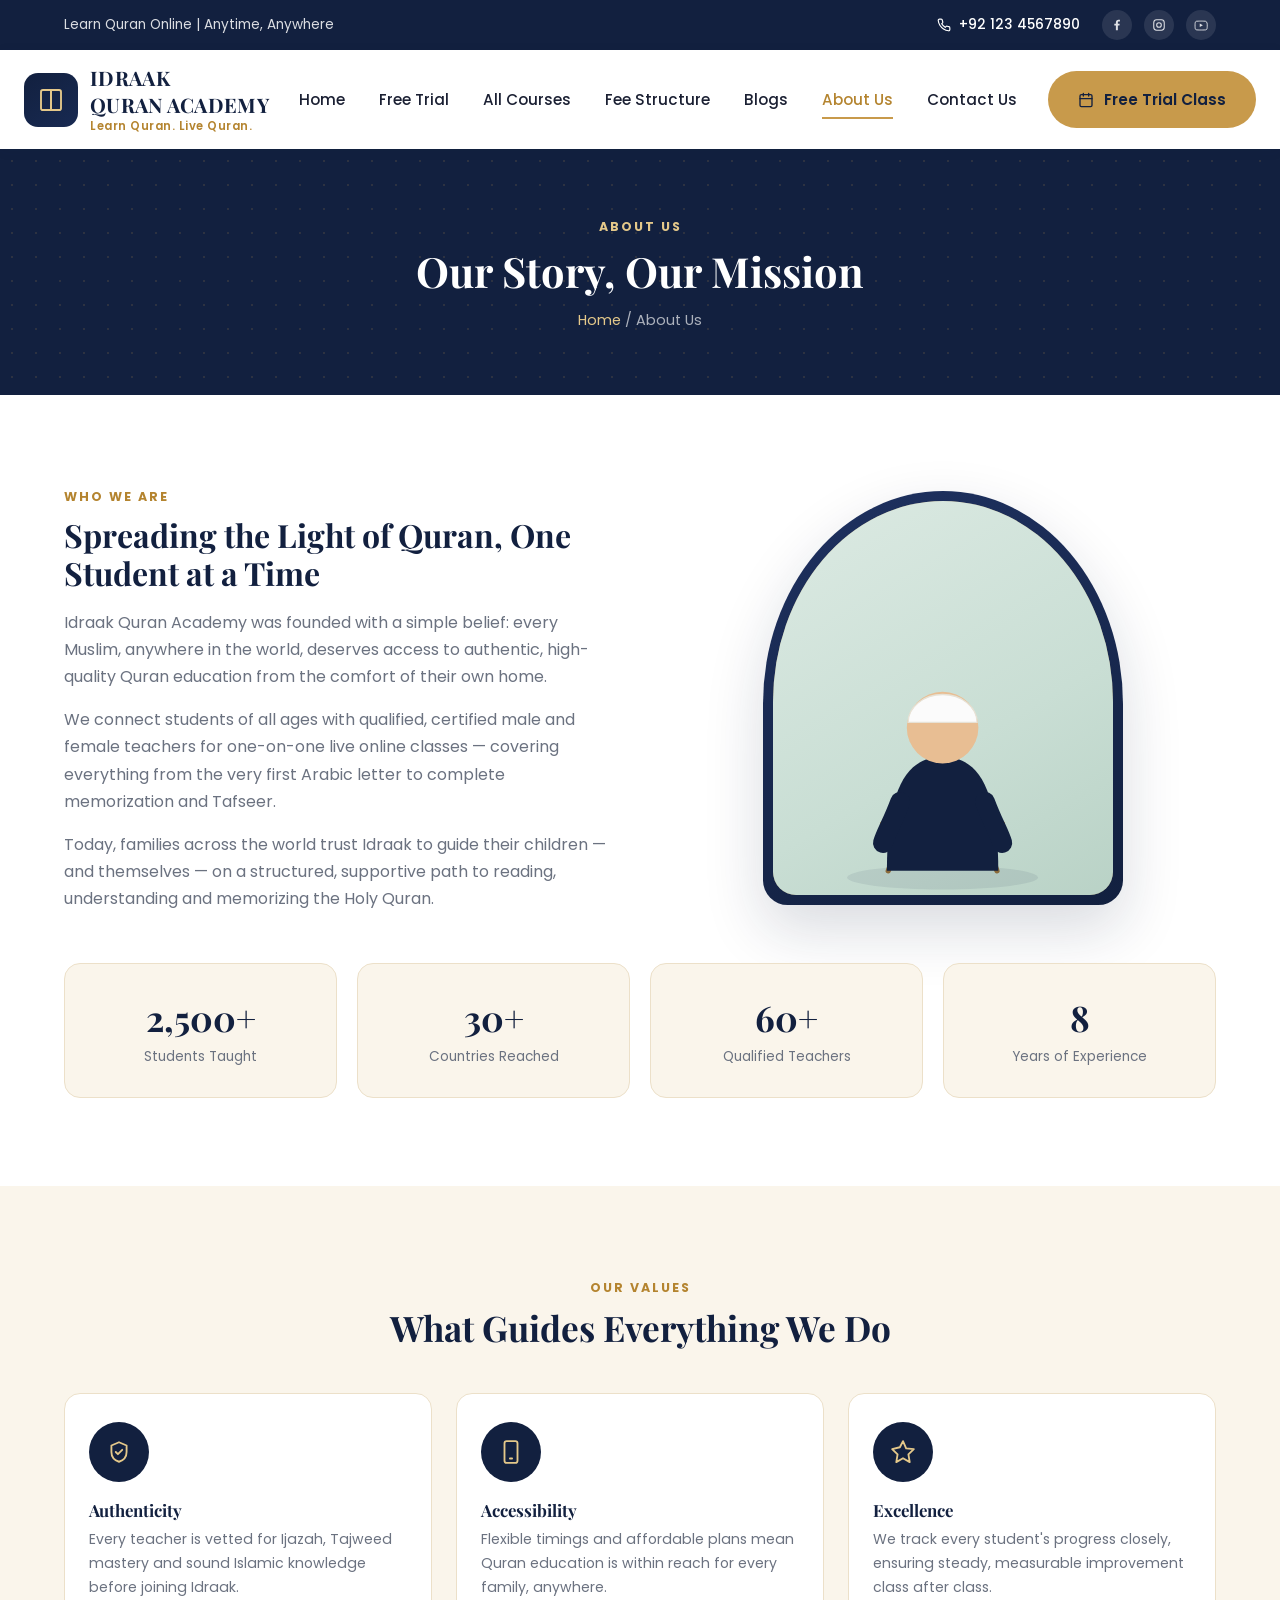
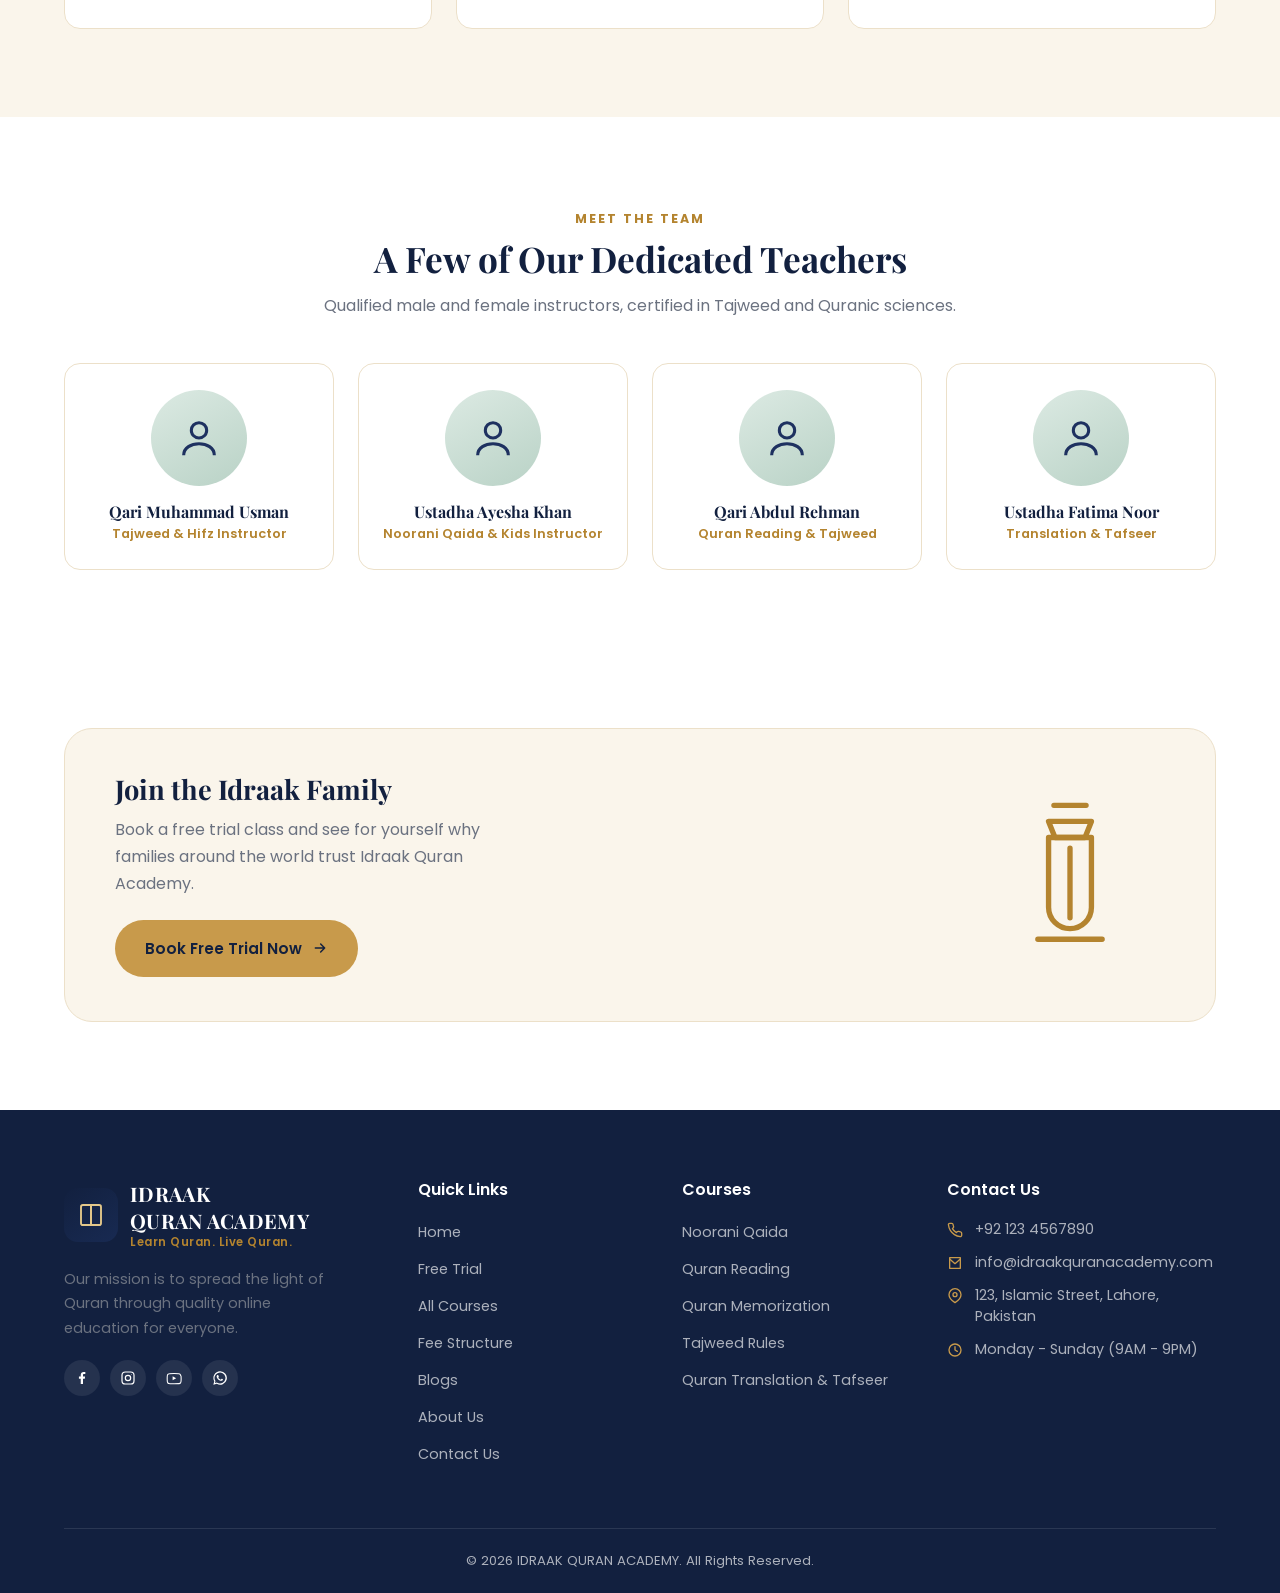
==== about.html @ 061e94a2 "Build Idraak Quran Academy website Full 7-page static site (Home, Free Trial, All Courses, Fee Struc" ====
<!DOCTYPE html>
<html lang="en">
<head>
<meta charset="UTF-8">
<meta name="viewport" content="width=device-width, initial-scale=1.0">
<title>About Us | Idraak Quran Academy</title>
<meta name="description" content="Learn about Idraak Quran Academy's mission, values and qualified male & female Quran teachers dedicated to online Quran education worldwide.">
<link rel="stylesheet" href="assets/css/style.css">
</head>
<body>

<div class="topbar">
  <div class="container">
    <div class="topbar-left"><span>Learn Quran Online | Anytime, Anywhere</span></div>
    <div class="topbar-right">
      <a class="topbar-phone" href="tel:+921234567890">
        <svg viewBox="0 0 24 24" width="14" height="14" fill="none" stroke="currentColor" stroke-width="2" stroke-linecap="round" stroke-linejoin="round"><path d="M22 16.92v3a2 2 0 0 1-2.18 2 19.79 19.79 0 0 1-8.63-3.07 19.5 19.5 0 0 1-6-6 19.79 19.79 0 0 1-3.07-8.67A2 2 0 0 1 4.11 2h3a2 2 0 0 1 2 1.72c.13.96.36 1.9.7 2.81a2 2 0 0 1-.45 2.11L8.09 9.91a16 16 0 0 0 6 6l1.27-1.27a2 2 0 0 1 2.11-.45c.91.34 1.85.57 2.81.7A2 2 0 0 1 22 16.92z"/></svg>
        +92 123 4567890
      </a>
      <div class="topbar-social">
        <a href="#" aria-label="Facebook"><svg viewBox="0 0 24 24" fill="currentColor"><path d="M13.5 21v-8h2.7l.4-3.3h-3.1V7.6c0-.96.27-1.6 1.65-1.6H17V3.1C16.6 3.06 15.6 3 14.4 3c-2.5 0-4.3 1.5-4.3 4.4v2.3H7.4v3.3h2.7v8h3.4z"/></svg></a>
        <a href="#" aria-label="Instagram"><svg viewBox="0 0 24 24" fill="none" stroke="currentColor" stroke-width="1.8"><rect x="3" y="3" width="18" height="18" rx="5"/><circle cx="12" cy="12" r="4"/><circle cx="17.3" cy="6.7" r="0.6" fill="currentColor" stroke="none"/></svg></a>
        <a href="#" aria-label="YouTube"><svg viewBox="0 0 24 24" fill="none" stroke="currentColor" stroke-width="1.6" stroke-linejoin="round"><path d="M22 8.6s-.2-1.5-.8-2.2c-.8-.8-1.7-.8-2.1-.9C16.4 5.3 12 5.3 12 5.3s-4.4 0-7.1.2c-.4 0-1.3.1-2.1.9-.6.7-.8 2.2-.8 2.2S1.8 10.4 1.8 12.1v1.7c0 1.7.2 3.5.2 3.5s.2 1.5.8 2.2c.8.8 1.9.8 2.4.9 1.7.2 7.3.2 7.3.2s4.4 0 7.1-.2c.4 0 1.3-.1 2.1-.9.6-.7.8-2.2.8-2.2s.2-1.7.2-3.5v-1.7c0-1.7-.2-3.5-.2-3.5z"/><path d="M9.9 15.3V9.4l5.3 3z" fill="currentColor" stroke="none"/></svg></a>
      </div>
    </div>
  </div>
</div>

<header class="site-header">
  <div class="nav-wrap">
    <a href="index.html" class="brand">
      <div class="brand-mark"><svg viewBox="0 0 24 24" fill="none" stroke="currentColor" stroke-width="1.5" stroke-linecap="round" stroke-linejoin="round"><path d="M4 5.5C4 4.7 4.7 4 5.5 4H12v16H5.5c-.8 0-1.5-.7-1.5-1.5v-13z"/><path d="M20 5.5c0-.8-.7-1.5-1.5-1.5H12v16h6.5c.8 0 1.5-.7 1.5-1.5v-13z"/></svg></div>
      <div class="brand-text">
        <div class="name">IDRAAK<br>QURAN ACADEMY</div>
        <div class="tag">Learn Quran. Live Quran.</div>
      </div>
    </a>
    <nav class="main-nav">
      <a href="index.html">Home</a>
      <a href="free-trial.html">Free Trial</a>
      <a href="courses.html">All Courses</a>
      <a href="fee-structure.html">Fee Structure</a>
      <a href="blogs.html">Blogs</a>
      <a href="about.html" class="active">About Us</a>
      <a href="contact.html">Contact Us</a>
    </nav>
    <div class="nav-cta">
      <a href="free-trial.html" class="btn btn-gold desktop-only">
        <svg viewBox="0 0 24 24" fill="none" stroke="currentColor" stroke-width="2" stroke-linecap="round" stroke-linejoin="round"><rect x="3" y="4" width="18" height="18" rx="2"/><path d="M16 2v4M8 2v4M3 10h18"/></svg>
        Free Trial Class
      </a>
      <button class="hamburger" aria-label="Open Menu"><span></span><span></span><span></span></button>
    </div>
  </div>
</header>

<div class="mobile-drawer">
  <div class="drawer-overlay"></div>
  <div class="drawer-panel">
    <button class="drawer-close" aria-label="Close Menu">&times;</button>
    <a href="index.html">Home</a>
    <a href="free-trial.html">Free Trial</a>
    <a href="courses.html">All Courses</a>
    <a href="fee-structure.html">Fee Structure</a>
    <a href="blogs.html">Blogs</a>
    <a href="about.html" class="active">About Us</a>
    <a href="contact.html">Contact Us</a>
    <a href="free-trial.html" class="btn btn-gold btn-block">Free Trial Class</a>
  </div>
</div>

<main>
  <section class="page-hero">
    <div class="container">
      <span class="eyebrow">About Us</span>
      <h1>Our Story, Our Mission</h1>
      <div class="crumbs"><a href="index.html">Home</a> / About Us</div>
    </div>
  </section>

  <section class="section-pad">
    <div class="container two-col reveal">
      <div>
        <span class="eyebrow">Who We Are</span>
        <h2 style="font-size:2rem; margin-bottom:16px;">Spreading the Light of Quran, One Student at a Time</h2>
        <p style="margin-bottom:16px;">Idraak Quran Academy was founded with a simple belief: every Muslim, anywhere in the world, deserves access to authentic, high-quality Quran education from the comfort of their own home.</p>
        <p style="margin-bottom:16px;">We connect students of all ages with qualified, certified male and female teachers for one-on-one live online classes — covering everything from the very first Arabic letter to complete memorization and Tafseer.</p>
        <p>Today, families across the world trust Idraak to guide their children — and themselves — on a structured, supportive path to reading, understanding and memorizing the Holy Quran.</p>
      </div>
      <div>
        <div class="hero-arch" style="max-width:360px; margin:0 auto;">
          <div class="photo">
            <svg viewBox="0 0 200 220">
              <ellipse cx="100" cy="207" rx="72" ry="9" fill="rgba(18,32,63,0.08)"/>
              <path d="M70 172 L59 202 M130 172 L141 202" stroke="#8a6a3a" stroke-width="4" stroke-linecap="round" fill="none"/>
              <path d="M54 166 L100 155 L146 166 L146 180 L100 169 L54 180 Z" fill="#fff" stroke="#C89A4B" stroke-width="2"/>
              <line x1="100" y1="155" x2="100" y2="169" stroke="#C89A4B" stroke-width="2"/>
              <path d="M58 202 C58 138 74 116 100 116 C126 116 142 138 142 202 Z" fill="#12203F"/>
              <path d="M68 150 C62 166 57 174 55 181" stroke="#12203F" stroke-width="15" stroke-linecap="round" fill="none"/>
              <path d="M132 150 C138 166 143 174 145 181" stroke="#12203F" stroke-width="15" stroke-linecap="round" fill="none"/>
              <circle cx="100" cy="94" r="27" fill="#E8BE93"/>
              <path d="M74 90 a26 21 0 0 1 52 0 Z" fill="#fbfbfb" stroke="#e7e2d6"/>
            </svg>
          </div>
        </div>
      </div>
    </div>

    <div class="container">
      <div class="stat-row reveal">
        <div class="stat-card"><div class="num">2,500+</div><div class="lbl">Students Taught</div></div>
        <div class="stat-card"><div class="num">30+</div><div class="lbl">Countries Reached</div></div>
        <div class="stat-card"><div class="num">60+</div><div class="lbl">Qualified Teachers</div></div>
        <div class="stat-card"><div class="num">8</div><div class="lbl">Years of Experience</div></div>
      </div>
    </div>
  </section>

  <section class="section-pad" style="background:var(--cream-2);">
    <div class="container">
      <div class="section-head reveal">
        <span class="eyebrow">Our Values</span>
        <h2>What Guides Everything We Do</h2>
      </div>
      <div class="value-grid reveal">
        <div class="value-card">
          <div class="course-ic"><svg viewBox="0 0 24 24" width="26" height="26" fill="none" stroke="currentColor" stroke-width="1.7" stroke-linecap="round" stroke-linejoin="round"><path d="M12 3l7 3v6c0 4.5-3 7.7-7 9-4-1.3-7-4.5-7-9V6z"/><path d="M9 12l2 2 4-4"/></svg></div>
          <h3>Authenticity</h3>
          <p>Every teacher is vetted for Ijazah, Tajweed mastery and sound Islamic knowledge before joining Idraak.</p>
        </div>
        <div class="value-card">
          <div class="course-ic"><svg viewBox="0 0 24 24" width="26" height="26" fill="none" stroke="currentColor" stroke-width="1.7" stroke-linecap="round" stroke-linejoin="round"><rect x="6" y="2" width="12" height="20" rx="2"/><path d="M11 18h2"/></svg></div>
          <h3>Accessibility</h3>
          <p>Flexible timings and affordable plans mean Quran education is within reach for every family, anywhere.</p>
        </div>
        <div class="value-card">
          <div class="course-ic"><svg viewBox="0 0 24 24" width="26" height="26" fill="none" stroke="currentColor" stroke-width="1.7" stroke-linecap="round" stroke-linejoin="round"><path d="M12 2l2.9 6.6L22 9.3l-5 4.9 1.2 7.1L12 17.8l-6.2 3.5L7 14.2 2 9.3l7.1-1.7z"/></svg></div>
          <h3>Excellence</h3>
          <p>We track every student's progress closely, ensuring steady, measurable improvement class after class.</p>
        </div>
      </div>
    </div>
  </section>

  <section class="section-pad">
    <div class="container">
      <div class="section-head reveal">
        <span class="eyebrow">Meet the Team</span>
        <h2>A Few of Our Dedicated Teachers</h2>
        <p>Qualified male and female instructors, certified in Tajweed and Quranic sciences.</p>
      </div>
      <div class="team-grid reveal">
        <div class="team-card">
          <div class="team-avatar"><svg viewBox="0 0 24 24" fill="none" stroke="currentColor" stroke-width="1.6"><circle cx="12" cy="8" r="4"/><path d="M4 21c0-4 4-6 8-6s8 2 8 6"/></svg></div>
          <h3>Qari Muhammad Usman</h3>
          <div class="role">Tajweed &amp; Hifz Instructor</div>
        </div>
        <div class="team-card">
          <div class="team-avatar"><svg viewBox="0 0 24 24" fill="none" stroke="currentColor" stroke-width="1.6"><circle cx="12" cy="8" r="4"/><path d="M4 21c0-4 4-6 8-6s8 2 8 6"/></svg></div>
          <h3>Ustadha Ayesha Khan</h3>
          <div class="role">Noorani Qaida &amp; Kids Instructor</div>
        </div>
        <div class="team-card">
          <div class="team-avatar"><svg viewBox="0 0 24 24" fill="none" stroke="currentColor" stroke-width="1.6"><circle cx="12" cy="8" r="4"/><path d="M4 21c0-4 4-6 8-6s8 2 8 6"/></svg></div>
          <h3>Qari Abdul Rehman</h3>
          <div class="role">Quran Reading &amp; Tajweed</div>
        </div>
        <div class="team-card">
          <div class="team-avatar"><svg viewBox="0 0 24 24" fill="none" stroke="currentColor" stroke-width="1.6"><circle cx="12" cy="8" r="4"/><path d="M4 21c0-4 4-6 8-6s8 2 8 6"/></svg></div>
          <h3>Ustadha Fatima Noor</h3>
          <div class="role">Translation &amp; Tafseer</div>
        </div>
      </div>
    </div>
  </section>

  <section class="section-pad" style="padding-top:0;">
    <div class="container">
      <div class="cta-banner reveal">
        <div class="txt">
          <h2>Join the Idraak Family</h2>
          <p>Book a free trial class and see for yourself why families around the world trust Idraak Quran Academy.</p>
          <a href="free-trial.html" class="btn btn-gold">Book Free Trial Now
            <svg viewBox="0 0 24 24" fill="none" stroke="currentColor" stroke-width="2.2" stroke-linecap="round" stroke-linejoin="round"><path d="M5 12h14M13 6l6 6-6 6"/></svg>
          </a>
        </div>
        <div class="art">
          <svg viewBox="0 0 24 28" fill="none" stroke="currentColor" stroke-width="1" stroke-linecap="round" stroke-linejoin="round">
            <path d="M9 1h6M8 4h8l-1.2 3H9.2L8 4z"/><path d="M8 7h8v13a4 4 0 0 1-4 4 4 4 0 0 1-4-4V7z"/><path d="M12 9v13M6 26h12"/>
          </svg>
        </div>
      </div>
    </div>
  </section>
</main>

<footer class="site-footer">
  <div class="container">
    <div class="footer-grid">
      <div class="footer-brand">
        <a href="index.html" class="brand">
          <div class="brand-mark"><svg viewBox="0 0 24 24" fill="none" stroke="currentColor" stroke-width="1.5" stroke-linecap="round" stroke-linejoin="round"><path d="M4 5.5C4 4.7 4.7 4 5.5 4H12v16H5.5c-.8 0-1.5-.7-1.5-1.5v-13z"/><path d="M20 5.5c0-.8-.7-1.5-1.5-1.5H12v16h6.5c.8 0 1.5-.7 1.5-1.5v-13z"/></svg></div>
          <div class="brand-text">
            <div class="name">IDRAAK<br>QURAN ACADEMY</div>
            <div class="tag">Learn Quran. Live Quran.</div>
          </div>
        </a>
        <p>Our mission is to spread the light of Quran through quality online education for everyone.</p>
        <div class="footer-social">
          <a href="#" aria-label="Facebook"><svg viewBox="0 0 24 24" fill="currentColor"><path d="M13.5 21v-8h2.7l.4-3.3h-3.1V7.6c0-.96.27-1.6 1.65-1.6H17V3.1C16.6 3.06 15.6 3 14.4 3c-2.5 0-4.3 1.5-4.3 4.4v2.3H7.4v3.3h2.7v8h3.4z"/></svg></a>
          <a href="#" aria-label="Instagram"><svg viewBox="0 0 24 24" fill="none" stroke="currentColor" stroke-width="1.8"><rect x="3" y="3" width="18" height="18" rx="5"/><circle cx="12" cy="12" r="4"/><circle cx="17.3" cy="6.7" r="0.6" fill="currentColor" stroke="none"/></svg></a>
          <a href="#" aria-label="YouTube"><svg viewBox="0 0 24 24" fill="none" stroke="currentColor" stroke-width="1.6" stroke-linejoin="round"><path d="M22 8.6s-.2-1.5-.8-2.2c-.8-.8-1.7-.8-2.1-.9C16.4 5.3 12 5.3 12 5.3s-4.4 0-7.1.2c-.4 0-1.3.1-2.1.9-.6.7-.8 2.2-.8 2.2S1.8 10.4 1.8 12.1v1.7c0 1.7.2 3.5.2 3.5s.2 1.5.8 2.2c.8.8 1.9.8 2.4.9 1.7.2 7.3.2 7.3.2s4.4 0 7.1-.2c.4 0 1.3-.1 2.1-.9.6-.7.8-2.2.8-2.2s.2-1.7.2-3.5v-1.7c0-1.7-.2-3.5-.2-3.5z"/><path d="M9.9 15.3V9.4l5.3 3z" fill="currentColor" stroke="none"/></svg></a>
          <a href="#" aria-label="WhatsApp"><svg viewBox="0 0 24 24" fill="currentColor"><path d="M12 2a10 10 0 0 0-8.6 15L2 22l5.2-1.4A10 10 0 1 0 12 2zm0 18.2a8.2 8.2 0 0 1-4.2-1.2l-.3-.2-3.1.8.8-3-.2-.3A8.2 8.2 0 1 1 12 20.2zm4.5-6.1c-.2-.1-1.4-.7-1.7-.8-.2-.1-.4-.1-.6.1-.2.2-.6.8-.8 1-.1.2-.3.2-.5.1-.2-.1-1-.4-2-1.2-.7-.6-1.2-1.4-1.4-1.7-.1-.2 0-.4.1-.5.1-.1.2-.3.4-.4.1-.1.2-.2.2-.4.1-.1 0-.3 0-.4-.1-.1-.6-1.4-.8-1.9-.2-.5-.4-.4-.6-.4h-.5c-.2 0-.4.1-.6.3-.2.2-.8.8-.8 1.9s.8 2.2.9 2.4c.1.2 1.6 2.5 4 3.4.6.2 1 .4 1.3.5.6.2 1.1.2 1.5.1.5-.1 1.4-.6 1.6-1.1.2-.5.2-.9.1-1z"/></svg></a>
        </div>
      </div>
      <div class="footer-col">
        <h4>Quick Links</h4>
        <ul>
          <li><a href="index.html">Home</a></li>
          <li><a href="free-trial.html">Free Trial</a></li>
          <li><a href="courses.html">All Courses</a></li>
          <li><a href="fee-structure.html">Fee Structure</a></li>
          <li><a href="blogs.html">Blogs</a></li>
          <li><a href="about.html">About Us</a></li>
          <li><a href="contact.html">Contact Us</a></li>
        </ul>
      </div>
      <div class="footer-col">
        <h4>Courses</h4>
        <ul>
          <li><a href="courses.html#noorani-qaida">Noorani Qaida</a></li>
          <li><a href="courses.html#quran-reading">Quran Reading</a></li>
          <li><a href="courses.html#quran-memorization">Quran Memorization</a></li>
          <li><a href="courses.html#tajweed-rules">Tajweed Rules</a></li>
          <li><a href="courses.html#translation-tafseer">Quran Translation &amp; Tafseer</a></li>
        </ul>
      </div>
      <div class="footer-col">
        <h4>Contact Us</h4>
        <ul class="footer-contact">
          <li><svg viewBox="0 0 24 24" fill="none" stroke="currentColor" stroke-width="2" stroke-linecap="round" stroke-linejoin="round"><path d="M22 16.92v3a2 2 0 0 1-2.18 2 19.79 19.79 0 0 1-8.63-3.07 19.5 19.5 0 0 1-6-6 19.79 19.79 0 0 1-3.07-8.67A2 2 0 0 1 4.11 2h3a2 2 0 0 1 2 1.72c.13.96.36 1.9.7 2.81a2 2 0 0 1-.45 2.11L8.09 9.91a16 16 0 0 0 6 6l1.27-1.27a2 2 0 0 1 2.11-.45c.91.34 1.85.57 2.81.7A2 2 0 0 1 22 16.92z"/></svg> +92 123 4567890</li>
          <li><svg viewBox="0 0 24 24" fill="none" stroke="currentColor" stroke-width="2" stroke-linecap="round" stroke-linejoin="round"><path d="M4 4h16v16H4z"/><path d="m4 6 8 7 8-7"/></svg> info@idraakquranacademy.com</li>
          <li><svg viewBox="0 0 24 24" fill="none" stroke="currentColor" stroke-width="2" stroke-linecap="round" stroke-linejoin="round"><path d="M21 10c0 6-9 12-9 12s-9-6-9-12a9 9 0 0 1 18 0z"/><circle cx="12" cy="10" r="3"/></svg> 123, Islamic Street, Lahore, Pakistan</li>
          <li><svg viewBox="0 0 24 24" fill="none" stroke="currentColor" stroke-width="2" stroke-linecap="round" stroke-linejoin="round"><circle cx="12" cy="12" r="9"/><path d="M12 7v5l3.5 2"/></svg> Monday - Sunday (9AM - 9PM)</li>
        </ul>
      </div>
    </div>
    <div class="footer-bottom">&copy; 2026 IDRAAK QURAN ACADEMY. All Rights Reserved.</div>
  </div>
</footer>

<div class="mobile-actionbar">
  <a href="tel:+921234567890"><svg viewBox="0 0 24 24" fill="none" stroke="currentColor" stroke-width="2" stroke-linecap="round" stroke-linejoin="round"><path d="M22 16.92v3a2 2 0 0 1-2.18 2 19.79 19.79 0 0 1-8.63-3.07 19.5 19.5 0 0 1-6-6 19.79 19.79 0 0 1-3.07-8.67A2 2 0 0 1 4.11 2h3a2 2 0 0 1 2 1.72c.13.96.36 1.9.7 2.81a2 2 0 0 1-.45 2.11L8.09 9.91a16 16 0 0 0 6 6l1.27-1.27a2 2 0 0 1 2.11-.45c.91.34 1.85.57 2.81.7A2 2 0 0 1 22 16.92z"/></svg>Call Us</a>
  <a href="https://wa.me/921234567890" target="_blank" rel="noopener"><svg viewBox="0 0 24 24" fill="currentColor"><path d="M12 2a10 10 0 0 0-8.6 15L2 22l5.2-1.4A10 10 0 1 0 12 2zm0 18.2a8.2 8.2 0 0 1-4.2-1.2l-.3-.2-3.1.8.8-3-.2-.3A8.2 8.2 0 1 1 12 20.2z"/></svg>WhatsApp</a>
  <a href="mailto:info@idraakquranacademy.com"><svg viewBox="0 0 24 24" fill="none" stroke="currentColor" stroke-width="2" stroke-linecap="round" stroke-linejoin="round"><path d="M4 4h16v16H4z"/><path d="m4 6 8 7 8-7"/></svg>Email</a>
</div>

<div class="mobile-bottomnav">
  <a href="index.html"><svg viewBox="0 0 24 24" fill="none" stroke="currentColor" stroke-width="2" stroke-linecap="round" stroke-linejoin="round"><path d="M3 10.5 12 3l9 7.5"/><path d="M5 9.5V21h14V9.5"/></svg>Home</a>
  <a href="courses.html"><svg viewBox="0 0 24 24" fill="none" stroke="currentColor" stroke-width="2" stroke-linecap="round" stroke-linejoin="round"><rect x="3" y="3" width="8" height="8" rx="1.5"/><rect x="13" y="3" width="8" height="8" rx="1.5"/><rect x="3" y="13" width="8" height="8" rx="1.5"/><rect x="13" y="13" width="8" height="8" rx="1.5"/></svg>Courses</a>
  <a href="free-trial.html"><svg viewBox="0 0 24 24" fill="none" stroke="currentColor" stroke-width="2" stroke-linecap="round" stroke-linejoin="round"><rect x="3" y="4" width="18" height="18" rx="2"/><path d="M16 2v4M8 2v4M3 10h18"/></svg>Free Trial</a>
  <a href="blogs.html"><svg viewBox="0 0 24 24" fill="none" stroke="currentColor" stroke-width="2" stroke-linecap="round" stroke-linejoin="round"><path d="M6 2h9l5 5v15H6z"/><path d="M14 2v6h6M9 13h6M9 17h6"/></svg>Blogs</a>
  <a href="#" class="mobile-menu-trigger"><svg viewBox="0 0 24 24" fill="none" stroke="currentColor" stroke-width="2" stroke-linecap="round" stroke-linejoin="round"><path d="M4 6h16M4 12h16M4 18h16"/></svg>Menu</a>
</div>

<script src="assets/js/main.js"></script>
</body>
</html>
---- assets/css/style.css ----
/* ==========================================================================
   Idraak Quran Academy — Design System & Shared Styles
   ========================================================================== */

@import url('https://fonts.googleapis.com/css2?family=Playfair+Display:wght@600;700;800&family=Poppins:wght@300;400;500;600;700&family=Amiri:wght@400;700&display=swap');

:root{
  --navy: #12203F;
  --navy-2: #182A52;
  --navy-soft: #1E3160;
  --gold: #C89A4B;
  --gold-dark: #B4842F;
  --gold-light: #E4C88A;
  --cream: #FBF3E6;
  --cream-2: #FAF5EB;
  --cream-line: #ECE0C9;
  --ink: #1B2033;
  --gray: #6B7280;
  --gray-light: #9CA3AF;
  --white: #FFFFFF;
  --radius-sm: 10px;
  --radius-md: 16px;
  --radius-lg: 28px;
  --shadow-sm: 0 4px 16px rgba(18,32,63,0.06);
  --shadow-md: 0 12px 32px rgba(18,32,63,0.10);
  --shadow-lg: 0 24px 60px rgba(18,32,63,0.16);
  --container: 1200px;
}

*, *::before, *::after{ box-sizing: border-box; }
html{ scroll-behavior: smooth; }
body{
  margin:0;
  font-family:'Poppins', sans-serif;
  color: var(--ink);
  background: var(--white);
  -webkit-font-smoothing: antialiased;
  overflow-x: hidden;
}
h1,h2,h3,h4{
  font-family:'Playfair Display', serif;
  color: var(--navy);
  margin: 0;
  line-height: 1.2;
}
p{ margin:0; color: var(--gray); line-height: 1.7; }
a{ text-decoration:none; color: inherit; }
ul{ list-style:none; margin:0; padding:0; }
img{ max-width:100%; display:block; }
button{ font-family:inherit; cursor:pointer; }
section{ position:relative; }

.container{
  max-width: var(--container);
  margin: 0 auto;
  padding: 0 24px;
}

.arabic{ font-family:'Amiri', serif; }

/* ---------- Buttons ---------- */
.btn{
  display:inline-flex;
  align-items:center;
  gap:10px;
  padding: 15px 28px;
  border-radius: 50px;
  font-weight:600;
  font-size: 0.95rem;
  border: 2px solid transparent;
  transition: all .25s ease;
  white-space: nowrap;
}
.btn svg{ width:16px; height:16px; transition: transform .25s ease; }
.btn:hover svg{ transform: translateX(3px); }

.btn-primary{ background: var(--navy); color: var(--white); }
.btn-primary:hover{ background: var(--navy-2); }

.btn-gold{ background: var(--gold); color: var(--navy); }
.btn-gold:hover{ background: var(--gold-dark); color: var(--white); }

.btn-outline{ background: transparent; border-color: var(--navy); color: var(--navy); }
.btn-outline:hover{ background: var(--navy); color: var(--white); }

.btn-outline-light{ background: transparent; border-color: rgba(255,255,255,0.5); color: var(--white); }
.btn-outline-light:hover{ background: var(--white); color: var(--navy); border-color: var(--white); }

.btn-block{ width:100%; justify-content:center; }

/* ---------- Section heading ---------- */
.eyebrow{
  display:inline-block;
  color: var(--gold-dark);
  font-weight:700;
  letter-spacing: 2px;
  font-size: 0.78rem;
  text-transform: uppercase;
  margin-bottom: 10px;
}
.section-head{ text-align:center; max-width: 640px; margin: 0 auto 20px; }
.section-head h2{ font-size: 2.2rem; margin-bottom: 12px; }
.section-head p{ font-size: 1rem; }
.divider-orn{
  display:flex; align-items:center; justify-content:center; gap:10px;
  margin: 18px auto 0;
  color: var(--gold);
}
.divider-orn::before, .divider-orn::after{
  content:''; width: 46px; height:1px; background: var(--cream-line);
}

.section-pad{ padding: 88px 0; }
@media (max-width: 768px){
  .section-pad{ padding: 56px 0; }
  .section-head h2{ font-size: 1.6rem; }
}

/* ==========================================================================
   Top bar
   ========================================================================== */
.topbar{
  background: var(--navy);
  color: rgba(255,255,255,0.85);
  font-size: 0.85rem;
}
.topbar .container{
  display:flex; align-items:center; justify-content:space-between;
  padding-top: 10px; padding-bottom: 10px;
}
.topbar-left{ display:flex; align-items:center; gap:8px; }
.topbar-right{ display:flex; align-items:center; gap:22px; }
.topbar-phone{ display:flex; align-items:center; gap:8px; color: var(--white); font-weight:500; }
.topbar-social{ display:flex; align-items:center; gap:12px; }
.topbar-social a{
  width:30px; height:30px; border-radius:50%;
  background: rgba(255,255,255,0.1);
  display:flex; align-items:center; justify-content:center;
  transition: background .2s ease;
}
.topbar-social a:hover{ background: var(--gold); color: var(--navy); }
.topbar-social svg{ width:14px; height:14px; }

@media (max-width: 900px){
  .topbar-left span{ display:none; }
}
@media (max-width: 640px){
  .topbar{ display:none; }
}

/* ==========================================================================
   Header / Nav
   ========================================================================== */
.site-header{
  background: var(--white);
  box-shadow: 0 2px 12px rgba(18,32,63,0.06);
  position: sticky;
  top:0;
  z-index: 200;
}
.nav-wrap{
  display:flex; align-items:center; justify-content:space-between;
  padding: 14px 24px;
}
.brand{ display:flex; align-items:center; gap:12px; }
.brand-mark{
  width:54px; height:54px; border-radius:14px;
  background: linear-gradient(145deg, var(--navy), var(--navy-2));
  display:flex; align-items:center; justify-content:center;
  color: var(--gold-light);
  flex-shrink:0;
}
.brand-mark svg{ width:30px; height:30px; }
.brand-text .name{
  font-family:'Playfair Display', serif;
  font-weight:700; font-size:1.25rem; color: var(--navy);
  letter-spacing:0.3px;
}
.brand-text .tag{
  font-size:0.72rem; color: var(--gold-dark); font-weight:600; letter-spacing:0.5px;
}

.main-nav{ display:flex; align-items:center; gap:34px; }
.main-nav a{
  font-weight:500; font-size:0.95rem; color: var(--ink);
  position:relative; padding: 6px 0;
  transition: color .2s ease;
}
.main-nav a::after{
  content:''; position:absolute; left:0; right:0; bottom:-2px; height:2px;
  background: var(--gold); transform: scaleX(0); transform-origin:left;
  transition: transform .2s ease;
}
.main-nav a:hover{ color: var(--gold-dark); }
.main-nav a:hover::after{ transform: scaleX(1); }
.main-nav a.active{ color: var(--gold-dark); }
.main-nav a.active::after{ transform: scaleX(1); }

.nav-cta{ display:flex; align-items:center; gap:16px; }
.hamburger{
  display:none; flex-direction:column; gap:5px; background:none; border:none; padding:6px;
}
.hamburger span{ width:24px; height:2px; background: var(--navy); border-radius:2px; }

@media (max-width: 1080px){
  .main-nav{ display:none; }
  .nav-cta .btn-gold.desktop-only{ display:none; }
  .hamburger{ display:flex; }
}

/* Mobile drawer */
.mobile-drawer{
  position: fixed; inset:0; z-index: 300;
  visibility:hidden;
}
.mobile-drawer.open{ visibility:visible; }
.drawer-overlay{
  position:absolute; inset:0; background: rgba(18,32,63,0.5);
  opacity:0; transition: opacity .25s ease;
}
.mobile-drawer.open .drawer-overlay{ opacity:1; }
.drawer-panel{
  position:absolute; top:0; right:0; bottom:0; width: 78%; max-width:320px;
  background: var(--navy); padding: 26px 22px;
  transform: translateX(100%); transition: transform .3s ease;
  display:flex; flex-direction:column;
  overflow-y:auto;
}
.mobile-drawer.open .drawer-panel{ transform: translateX(0); }
.drawer-close{
  align-self:flex-end; background:none; border:none; color:var(--white);
  font-size:1.6rem; line-height:1; margin-bottom: 16px; padding: 6px;
}
.drawer-panel a{
  color: rgba(255,255,255,0.9); font-weight:500; padding: 14px 4px;
  border-bottom: 1px solid rgba(255,255,255,0.08);
}
.drawer-panel a.active{ color: var(--gold-light); }
.drawer-panel .btn{ margin-top: 20px; }

/* ==========================================================================
   Hero
   ========================================================================== */
.hero{
  background: var(--cream);
  padding: 60px 0 90px;
  overflow:hidden;
  position:relative;
}
.hero::before{
  content:'';
  position:absolute; inset:0;
  background-image: radial-gradient(circle, var(--gold-light) 1px, transparent 1.4px);
  background-size: 26px 26px;
  opacity: 0.18;
  pointer-events:none;
}
.hero-grid{
  display:grid; grid-template-columns: 1.05fr 0.95fr; gap: 50px; align-items:center;
  position:relative; z-index:1;
}
.hero-copy h1{ font-size: 3.1rem; margin: 14px 0 18px; }
.hero-copy h1 .accent{ color: var(--gold); }
.hero-copy > p{ font-size:1.05rem; max-width: 480px; margin-bottom: 28px; }

.hero-features{
  display:flex; flex-wrap:wrap; gap: 22px 26px; margin-bottom: 34px;
}
.hero-feature{ display:flex; align-items:center; gap:10px; max-width:140px; }
.hero-feature .ic{
  width:38px; height:38px; border-radius:50%;
  background: var(--white); box-shadow: var(--shadow-sm);
  display:flex; align-items:center; justify-content:center; flex-shrink:0;
  color: var(--gold-dark);
}
.hero-feature .ic svg{ width:18px; height:18px; }
.hero-feature span{ font-size:0.82rem; font-weight:600; color: var(--navy); line-height:1.3; }

.hero-actions{ display:flex; gap:16px; flex-wrap:wrap; }

.hero-media{ position:relative; display:flex; justify-content:center; }
.hero-arch{
  width: 100%; max-width: 420px;
  aspect-ratio: 4/4.6;
  border-radius: 220px 220px 30px 30px / 260px 260px 30px 30px;
  background: linear-gradient(160deg, var(--navy-soft), var(--navy));
  padding: 10px;
  box-shadow: var(--shadow-lg);
  position:relative;
}
.hero-arch::before{
  content:''; position:absolute; inset:10px;
  border-radius: inherit; border: 2px solid var(--gold);
  opacity:0.6;
}
.hero-arch .photo{
  width:100%; height:100%; border-radius: inherit;
  background: linear-gradient(150deg,#DCEAE3,#C9DED4 60%,#B9D2C6);
  display:flex; align-items:flex-end; justify-content:center; overflow:hidden;
  position:relative;
}
.hero-arch .photo svg{ width:78%; height:auto; display:block; }

.hero-lantern{
  position:absolute; left:-18px; bottom:40px; width:78px; height:110px;
  color: var(--gold); opacity:0.95; filter: drop-shadow(0 8px 14px rgba(18,32,63,0.25));
}
.hero-verse{
  position:absolute; right:-10px; bottom:8%; width: 190px;
  background: var(--white); border-radius: 18px; padding: 18px 16px;
  box-shadow: var(--shadow-md);
  border: 1px solid var(--cream-line);
  text-align:center;
}
.hero-verse .ar{ color: var(--gold-dark); font-size:1.05rem; margin-bottom:8px; }
.hero-verse .en{ font-size:0.78rem; color: var(--navy); font-weight:500; line-height:1.5; }
.hero-verse .ref{ font-size:0.68rem; color: var(--gray-light); margin-top:6px; }

@media (max-width: 1000px){
  .hero-grid{ grid-template-columns:1fr; }
  .hero-copy{ text-align:center; }
  .hero-copy > p{ margin-left:auto; margin-right:auto; }
  .hero-features{ justify-content:center; }
  .hero-actions{ justify-content:center; }
  .hero-media{ margin-top: 20px; }
}
@media (max-width: 560px){
  .hero-copy h1{ font-size: 2.1rem; }
  .hero-feature{ max-width: 100px; }
  .hero-verse{ bottom: 0; }
}

/* ==========================================================================
   Page header (inner pages)
   ========================================================================== */
.page-hero{
  background: var(--navy);
  padding: 64px 0;
  text-align:center;
  position:relative;
  overflow:hidden;
}
.page-hero::before{
  content:'';
  position:absolute; inset:0;
  background-image: radial-gradient(circle, var(--gold) 1px, transparent 1.4px);
  background-size: 24px 24px; opacity:0.15;
}
.page-hero .container{ position:relative; z-index:1; }
.page-hero .eyebrow{ color: var(--gold-light); }
.page-hero h1{ color: var(--white); font-size: 2.6rem; }
.page-hero .crumbs{ margin-top:14px; color: rgba(255,255,255,0.65); font-size:0.9rem; }
.page-hero .crumbs a{ color: var(--gold-light); }

/* ==========================================================================
   Courses grid
   ========================================================================== */
.courses-grid{
  display:grid; grid-template-columns: repeat(5, 1fr); gap: 22px; margin-top: 44px;
}
.course-card{
  background: var(--white); border: 1px solid var(--cream-line);
  border-radius: var(--radius-md); padding: 30px 24px; text-align:center;
  transition: transform .25s ease, box-shadow .25s ease;
}
.course-card:hover{ transform: translateY(-6px); box-shadow: var(--shadow-md); border-color: transparent; }
.course-ic{
  width:74px; height:74px; border-radius:50%; margin: 0 auto 20px;
  background: var(--navy); color: var(--gold-light);
  display:flex; align-items:center; justify-content:center;
}
.course-ic svg{ width:32px; height:32px; }
.course-card h3{ font-size:1.15rem; margin-bottom:10px; }
.course-card p{ font-size:0.88rem; margin-bottom: 18px; min-height:64px; }
.course-link{
  display:inline-flex; align-items:center; gap:6px;
  color: var(--gold-dark); font-weight:600; font-size:0.88rem;
}
.course-link svg{ width:14px; height:14px; transition: transform .2s ease; }
.course-link:hover svg{ transform: translateX(3px); }

@media (max-width: 1080px){ .courses-grid{ grid-template-columns: repeat(3,1fr); } }
@media (max-width: 700px){ .courses-grid{ grid-template-columns: 1fr 1fr; } }
@media (max-width: 480px){ .courses-grid{ grid-template-columns: 1fr; } }

/* course list rows (mobile-style used on courses page too) */
.course-rows{ display:none; }
@media (max-width: 480px){
  .courses-grid.as-rows{ display:none; }
  .course-rows{
    display:flex; flex-direction:column; gap:12px; margin-top:34px;
    background: var(--white); border:1px solid var(--cream-line); border-radius: var(--radius-md);
    overflow:hidden;
  }
  .course-row{
    display:flex; align-items:center; gap:14px; padding: 16px; border-bottom:1px solid var(--cream-line);
  }
  .course-row:last-child{ border-bottom:none; }
  .course-row .course-ic{ width:52px; height:52px; margin:0; flex-shrink:0; }
  .course-row .course-ic svg{ width:22px; height:22px; }
  .course-row .info h3{ font-size:0.95rem; margin-bottom:4px; }
  .course-row .info p{ font-size:0.78rem; margin:0; min-height:0; }
  .course-row > svg{ width:16px; height:16px; color: var(--gold-dark); flex-shrink:0; margin-left:auto; }
}

/* ==========================================================================
   Feature strip
   ========================================================================== */
.feature-strip{
  background: var(--navy); border-radius: var(--radius-lg);
  padding: 34px 30px; margin-top: 60px;
  display:grid; grid-template-columns: repeat(4,1fr);
}
.feature-strip .f-item{
  display:flex; align-items:center; gap:14px; padding: 0 20px;
  border-right: 1px solid rgba(255,255,255,0.12);
}
.feature-strip .f-item:last-child{ border-right:none; }
.feature-strip .ic{
  width:44px; height:44px; border-radius:50%; background: rgba(255,255,255,0.08);
  color: var(--gold-light); display:flex; align-items:center; justify-content:center; flex-shrink:0;
}
.feature-strip .ic svg{ width:20px; height:20px; }
.feature-strip h4{ color: var(--white); font-family:'Poppins',sans-serif; font-size:0.92rem; font-weight:600; margin-bottom:4px; }
.feature-strip p{ color: rgba(255,255,255,0.6); font-size:0.78rem; }

@media (max-width: 900px){
  .feature-strip{ grid-template-columns: 1fr 1fr; gap: 22px 0; }
  .feature-strip .f-item{ border-right:none; padding:0 10px; }
}
@media (max-width: 560px){ .feature-strip{ grid-template-columns: 1fr; } }

/* ==========================================================================
   CTA banner
   ========================================================================== */
.cta-banner{
  background: var(--cream-2); border: 1px solid var(--cream-line);
  border-radius: var(--radius-lg); margin-top: 70px;
  padding: 44px 50px;
  display:flex; align-items:center; justify-content:space-between; gap: 30px;
}
.cta-banner .txt h2{ font-size:1.7rem; margin-bottom:10px; }
.cta-banner .txt p{ max-width: 420px; margin-bottom: 22px; }
.cta-banner .art{
  width: 190px; height:150px; flex-shrink:0;
  display:flex; align-items:center; justify-content:center;
  color: var(--gold-dark);
}
.cta-banner .art svg{ width:100%; height:100%; }

@media (max-width: 800px){
  .cta-banner{ flex-direction:column; text-align:center; padding: 34px 26px; }
  .cta-banner .txt p{ margin-left:auto; margin-right:auto; }
}

/* ==========================================================================
   Blog cards
   ========================================================================== */
.blog-grid{ display:grid; grid-template-columns: repeat(3,1fr); gap: 26px; margin-top: 44px; }
.blog-card{
  background: var(--white); border:1px solid var(--cream-line); border-radius: var(--radius-md);
  overflow:hidden; transition: transform .25s ease, box-shadow .25s ease;
}
.blog-card:hover{ transform: translateY(-6px); box-shadow: var(--shadow-md); }
.blog-thumb{
  aspect-ratio: 16/10; position:relative; overflow:hidden;
  display:flex; align-items:center; justify-content:center; color: rgba(255,255,255,0.85);
}
.blog-thumb svg{ width:34%; height:auto; opacity:0.9; }
.blog-thumb.t1{ background: linear-gradient(135deg,#1c2c52,#3a4f8a); }
.blog-thumb.t2{ background: linear-gradient(135deg,#B4842F,#E4C88A); }
.blog-thumb.t3{ background: linear-gradient(135deg,#12203F,#2a3f70); }
.blog-body{ padding: 22px; }
.blog-tag{ color: var(--gold-dark); font-size:0.72rem; font-weight:700; letter-spacing:1px; text-transform:uppercase; }
.blog-body h3{ font-size:1.08rem; margin: 10px 0 12px; }
.blog-meta{ display:flex; align-items:center; justify-content:space-between; }
.blog-date{ font-size:0.78rem; color: var(--gray-light); }
.blog-more{ color: var(--gold-dark); font-weight:600; font-size:0.85rem; display:inline-flex; align-items:center; gap:6px; }
.blog-more svg{ width:13px; height:13px; }

@media (max-width: 900px){ .blog-grid{ grid-template-columns: 1fr 1fr; } }
@media (max-width: 620px){ .blog-grid{ grid-template-columns: 1fr; } }

.section-head-row{ display:flex; align-items:flex-end; justify-content:space-between; gap: 20px; }
.section-head-row .section-head{ margin:0; text-align:left; max-width:none; }
.view-all{ color: var(--gold-dark); font-weight:600; font-size:0.9rem; display:inline-flex; align-items:center; gap:6px; white-space:nowrap; }

/* ==========================================================================
   Footer
   ========================================================================== */
.site-footer{ background: var(--navy); color: rgba(255,255,255,0.65); padding-top: 70px; }
.footer-grid{
  display:grid; grid-template-columns: 1.4fr 1fr 1fr 1.2fr; gap: 40px;
  padding-bottom: 50px; border-bottom: 1px solid rgba(255,255,255,0.1);
}
.footer-brand .brand{ margin-bottom: 16px; }
.footer-brand .brand-text .name{ color: var(--white); }
.footer-brand p{ font-size:0.9rem; margin: 16px 0 20px; max-width: 280px; }
.footer-social{ display:flex; gap:10px; }
.footer-social a{
  width:36px; height:36px; border-radius:50%; background: rgba(255,255,255,0.08);
  display:flex; align-items:center; justify-content:center; color: var(--white);
  transition: background .2s ease;
}
.footer-social a:hover{ background: var(--gold); color: var(--navy); }
.footer-social svg{ width:16px; height:16px; }

.footer-col h4{ color: var(--white); font-family:'Poppins',sans-serif; font-size:1rem; font-weight:600; margin-bottom: 20px; }
.footer-col ul li{ margin-bottom: 12px; }
.footer-col ul li a{ font-size:0.9rem; transition: color .2s ease; }
.footer-col ul li a:hover{ color: var(--gold-light); }

.footer-contact li{ display:flex; gap:12px; margin-bottom:16px; font-size:0.9rem; align-items:flex-start; }
.footer-contact svg{ width:16px; height:16px; color: var(--gold); flex-shrink:0; margin-top:3px; }

.footer-bottom{ text-align:center; padding: 22px 0; font-size:0.82rem; }

@media (max-width: 900px){
  .footer-grid{ grid-template-columns: 1fr 1fr; }
}
@media (max-width: 560px){
  .footer-grid{ grid-template-columns: 1fr; gap: 34px; }
}

/* ==========================================================================
   Mobile bottom nav + floating actions (mobile only)
   ========================================================================== */
.mobile-actionbar, .mobile-bottomnav{ display:none; }

@media (max-width: 900px){
  body{ padding-bottom: 118px; }
  .mobile-actionbar{
    display:grid; grid-template-columns: repeat(3,1fr);
    position: fixed; left:0; right:0; bottom:64px; z-index:190;
    background: var(--gold); box-shadow: 0 -2px 10px rgba(18,32,63,0.15);
  }
  .mobile-actionbar a{
    display:flex; flex-direction:column; align-items:center; gap:4px;
    padding: 10px 0; color: var(--navy); font-size:0.72rem; font-weight:600;
    border-right: 1px solid rgba(18,32,63,0.12);
  }
  .mobile-actionbar a:last-child{ border-right:none; }
  .mobile-actionbar svg{ width:18px; height:18px; }

  .mobile-bottomnav{
    display:grid; grid-template-columns: repeat(5,1fr);
    position: fixed; left:0; right:0; bottom:0; z-index:190;
    background: var(--white); box-shadow: 0 -4px 14px rgba(18,32,63,0.1);
  }
  .mobile-bottomnav a{
    display:flex; flex-direction:column; align-items:center; gap:4px;
    padding: 9px 0 8px; color: var(--gray); font-size:0.68rem; font-weight:600;
  }
  .mobile-bottomnav a.active{ color: var(--gold-dark); }
  .mobile-bottomnav svg{ width:19px; height:19px; }
}

/* ==========================================================================
   Forms
   ========================================================================== */
.form-card{
  background: var(--white); border:1px solid var(--cream-line); border-radius: var(--radius-lg);
  padding: 40px; box-shadow: var(--shadow-sm);
}
.form-row{ display:grid; grid-template-columns: 1fr 1fr; gap: 20px; margin-bottom: 20px; }
.form-group{ display:flex; flex-direction:column; gap:8px; margin-bottom:20px; }
.form-group label{ font-size:0.88rem; font-weight:600; color: var(--navy); }
.form-group input, .form-group select, .form-group textarea{
  padding: 13px 16px; border-radius: var(--radius-sm); border: 1.5px solid var(--cream-line);
  font-family:inherit; font-size:0.92rem; color: var(--ink); background: var(--cream-2);
  transition: border-color .2s ease;
}
.form-group input:focus, .form-group select:focus, .form-group textarea:focus{
  outline:none; border-color: var(--gold);
}
.form-group textarea{ resize: vertical; min-height:110px; }
.form-note{ font-size:0.8rem; color: var(--gray-light); margin-top:10px; text-align:center; }
.form-success{
  display:none; text-align:center; padding: 30px 10px;
}
.form-success.show{ display:block; }
.form-success .ic{
  width:64px; height:64px; border-radius:50%; background: var(--cream-2); color: var(--gold-dark);
  display:flex; align-items:center; justify-content:center; margin: 0 auto 16px;
}
.form-success .ic svg{ width:30px; height:30px; }
.form-success h3{ margin-bottom:8px; }

@media (max-width: 700px){
  .form-row{ grid-template-columns: 1fr; }
  .form-card{ padding: 26px 22px; }
}

/* ==========================================================================
   Misc reusable blocks
   ========================================================================== */
.two-col{ display:grid; grid-template-columns: 1fr 1fr; gap: 60px; align-items:center; }
@media (max-width: 900px){ .two-col{ grid-template-columns:1fr; gap: 36px; } }

.stat-row{ display:grid; grid-template-columns: repeat(4,1fr); gap: 20px; margin-top: 50px; }
.stat-card{ text-align:center; background: var(--cream-2); border-radius: var(--radius-md); padding: 30px 16px; border:1px solid var(--cream-line); }
.stat-card .num{ font-family:'Playfair Display',serif; font-size:2.2rem; color: var(--navy); font-weight:700; }
.stat-card .lbl{ font-size:0.85rem; color: var(--gray); margin-top:6px; }
@media (max-width: 700px){ .stat-row{ grid-template-columns: 1fr 1fr; } }

.value-grid{ display:grid; grid-template-columns: repeat(3,1fr); gap: 24px; margin-top: 44px; }
@media (max-width: 900px){ .value-grid{ grid-template-columns: 1fr 1fr; } }
@media (max-width: 620px){ .value-grid{ grid-template-columns: 1fr; } }
.value-card{ background: var(--white); border:1px solid var(--cream-line); border-radius: var(--radius-md); padding: 28px 24px; }
.value-card .course-ic{ margin: 0 0 18px; width:60px; height:60px; }
.value-card .course-ic svg{ width:26px; height:26px; }
.value-card h3{ font-size:1.05rem; margin-bottom:8px; }
.value-card p{ font-size:0.88rem; }

/* Team */
.team-grid{ display:grid; grid-template-columns: repeat(4,1fr); gap: 24px; margin-top: 44px; }
@media (max-width: 900px){ .team-grid{ grid-template-columns: 1fr 1fr; } }
@media (max-width: 560px){ .team-grid{ grid-template-columns: 1fr; } }
.team-card{ text-align:center; background: var(--white); border:1px solid var(--cream-line); border-radius: var(--radius-md); padding: 26px 20px; }
.team-avatar{
  width:96px; height:96px; border-radius:50%; margin: 0 auto 16px;
  background: linear-gradient(150deg,#DCEAE3,#B9D2C6);
  display:flex; align-items:center; justify-content:center; color: var(--navy-soft);
}
.team-avatar svg{ width:46px; height:46px; }
.team-card h3{ font-size:1rem; margin-bottom:4px; }
.team-card .role{ font-size:0.8rem; color: var(--gold-dark); font-weight:600; }

/* Pricing */
.pricing-grid{ display:grid; grid-template-columns: repeat(3,1fr); gap: 26px; margin-top: 44px; }
@media (max-width: 900px){ .pricing-grid{ grid-template-columns: 1fr; max-width:440px; margin-left:auto; margin-right:auto; } }
.price-card{
  background: var(--white); border:1px solid var(--cream-line); border-radius: var(--radius-lg);
  padding: 36px 30px; text-align:center; position:relative;
}
.price-card.featured{ border-color: var(--gold); box-shadow: var(--shadow-md); transform: scale(1.03); }
.price-badge{
  position:absolute; top:-14px; left:50%; transform:translateX(-50%);
  background: var(--gold); color: var(--navy); font-size:0.72rem; font-weight:700;
  padding: 6px 18px; border-radius:50px; letter-spacing:0.5px;
}
.price-card h3{ font-size:1.15rem; margin-bottom: 14px; }
.price-card .amount{ font-family:'Playfair Display',serif; font-size:2.6rem; color: var(--navy); font-weight:700; }
.price-card .amount span{ font-size:1rem; color: var(--gray); font-family:'Poppins',sans-serif; font-weight:400; }
.price-card .per{ font-size:0.82rem; color: var(--gray-light); margin-bottom: 24px; }
.price-list{ text-align:left; margin: 24px 0 28px; }
.price-list li{ display:flex; gap:10px; align-items:flex-start; font-size:0.88rem; color: var(--ink); margin-bottom:12px; }
.price-list svg{ width:16px; height:16px; color: var(--gold-dark); flex-shrink:0; margin-top:3px; }

/* Fee table */
.fee-table{ width:100%; border-collapse: collapse; margin-top:44px; background: var(--white); border-radius: var(--radius-md); overflow:hidden; box-shadow: var(--shadow-sm); }
.fee-table th, .fee-table td{ padding: 16px 20px; text-align:left; font-size:0.92rem; }
.fee-table thead th{ background: var(--navy); color: var(--white); font-weight:600; }
.fee-table tbody tr:nth-child(even){ background: var(--cream-2); }
.fee-table tbody td:first-child{ font-weight:600; color: var(--navy); }
.fee-table-wrap{ overflow-x:auto; }

/* FAQ accordion */
.faq-list{ max-width: 760px; margin: 44px auto 0; }
.faq-item{ border:1px solid var(--cream-line); border-radius: var(--radius-sm); margin-bottom:14px; overflow:hidden; background: var(--white); }
.faq-q{
  width:100%; display:flex; align-items:center; justify-content:space-between;
  padding: 18px 22px; background:none; border:none; text-align:left;
  font-weight:600; color: var(--navy); font-size:0.96rem;
}
.faq-q svg{ width:18px; height:18px; color: var(--gold-dark); transition: transform .25s ease; flex-shrink:0; }
.faq-item.open .faq-q svg{ transform: rotate(45deg); }
.faq-a{ max-height:0; overflow:hidden; transition: max-height .3s ease; }
.faq-a p{ padding: 0 22px 20px; font-size:0.9rem; }

/* Contact page */
.contact-grid{ display:grid; grid-template-columns: 0.9fr 1.1fr; gap: 44px; margin-top: 44px; align-items:flex-start; }
@media (max-width: 900px){ .contact-grid{ grid-template-columns:1fr; } }
.contact-info-card{ background: var(--navy); border-radius: var(--radius-lg); padding: 40px 34px; color: rgba(255,255,255,0.75); }
.contact-info-card h3{ color: var(--white); font-size:1.3rem; margin-bottom: 22px; }
.contact-info-card li{ display:flex; gap:14px; margin-bottom:22px; align-items:flex-start; }
.contact-info-card li .ic{
  width:40px; height:40px; border-radius:50%; background: rgba(255,255,255,0.08); color: var(--gold-light);
  display:flex; align-items:center; justify-content:center; flex-shrink:0;
}
.contact-info-card li .ic svg{ width:18px; height:18px; }
.contact-info-card li b{ display:block; color: var(--white); font-size:0.92rem; margin-bottom:3px; }
.contact-info-card li span, .contact-info-card li a{ font-size:0.88rem; }
.map-box{
  margin-top: 26px; border-radius: var(--radius-md); overflow:hidden; height: 200px;
  background: linear-gradient(135deg,#1c2c52,#2a3f70);
  display:flex; align-items:center; justify-content:center; color: rgba(255,255,255,0.5);
}
.map-box svg{ width:40px; height:40px; }

/* Reveal animation */
.reveal{ opacity:0; transform: translateY(24px); transition: opacity .6s ease, transform .6s ease; }
.reveal.in{ opacity:1; transform: translateY(0); }
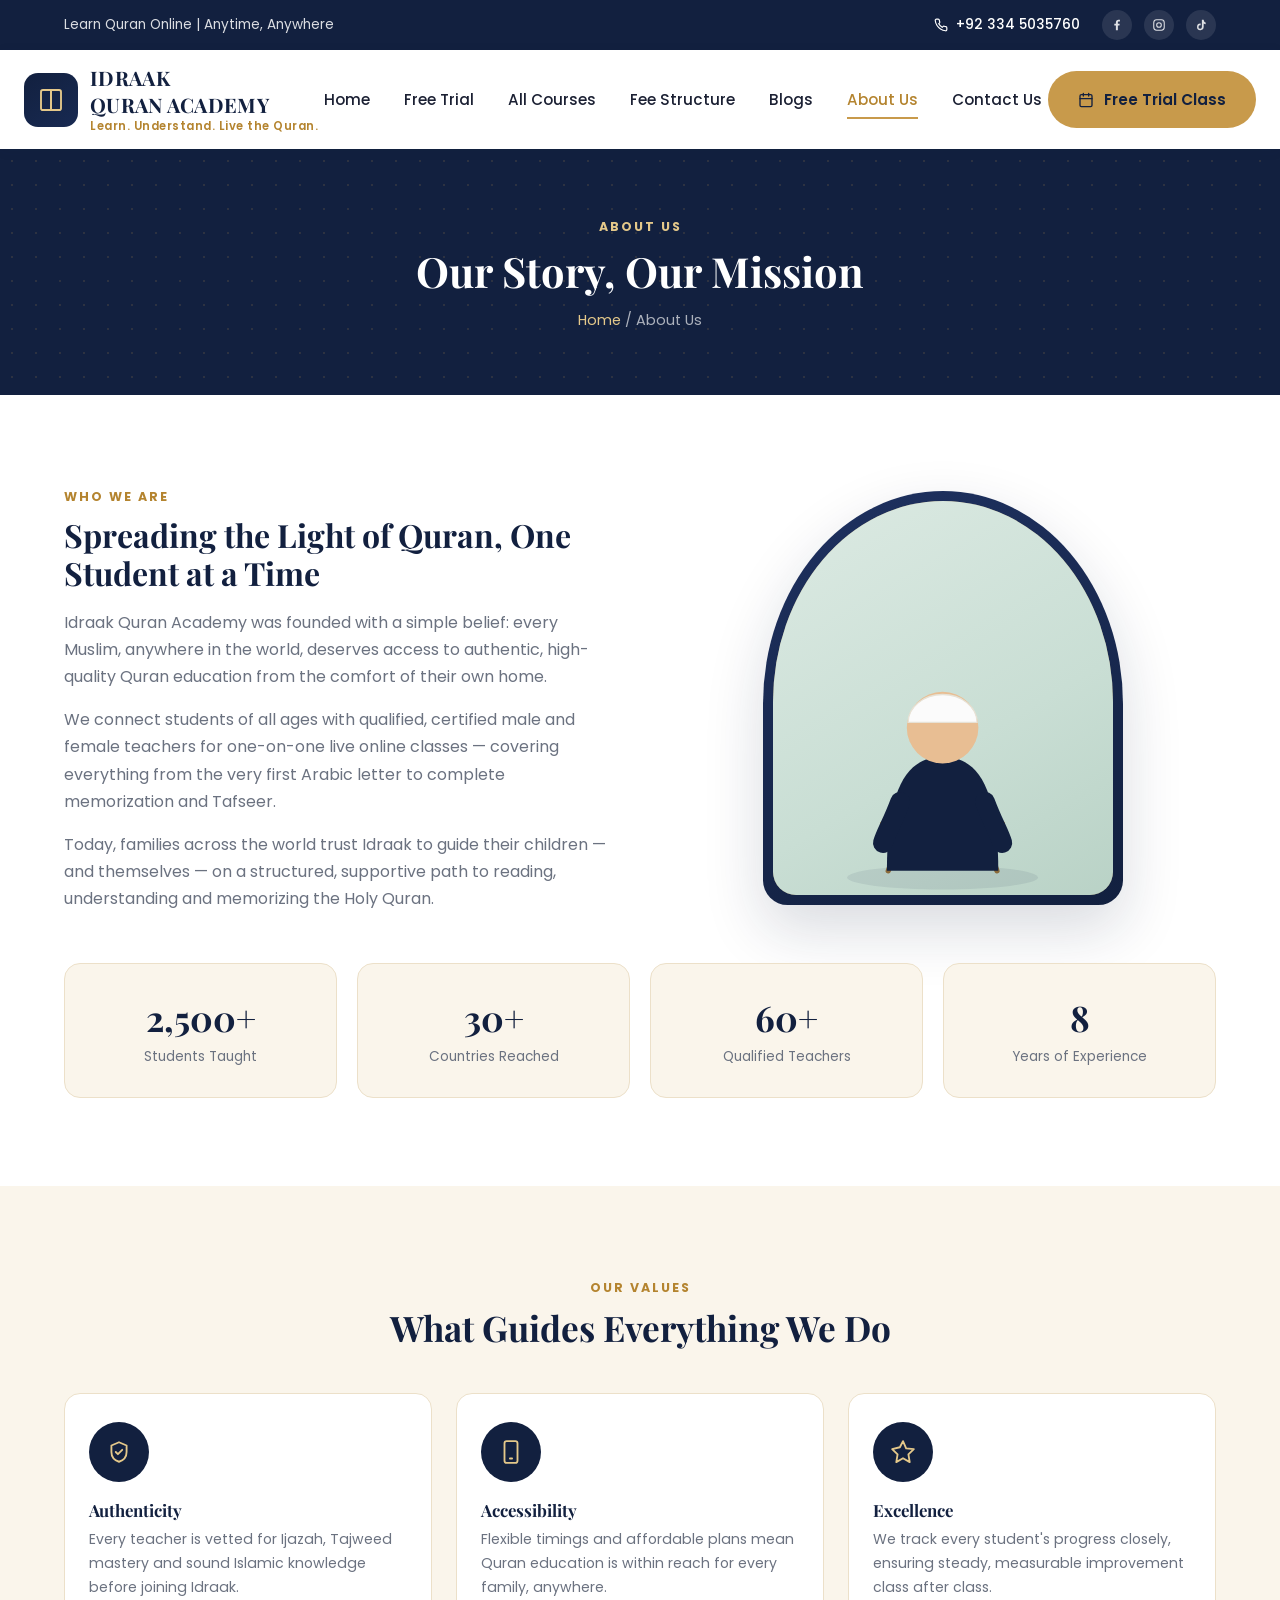
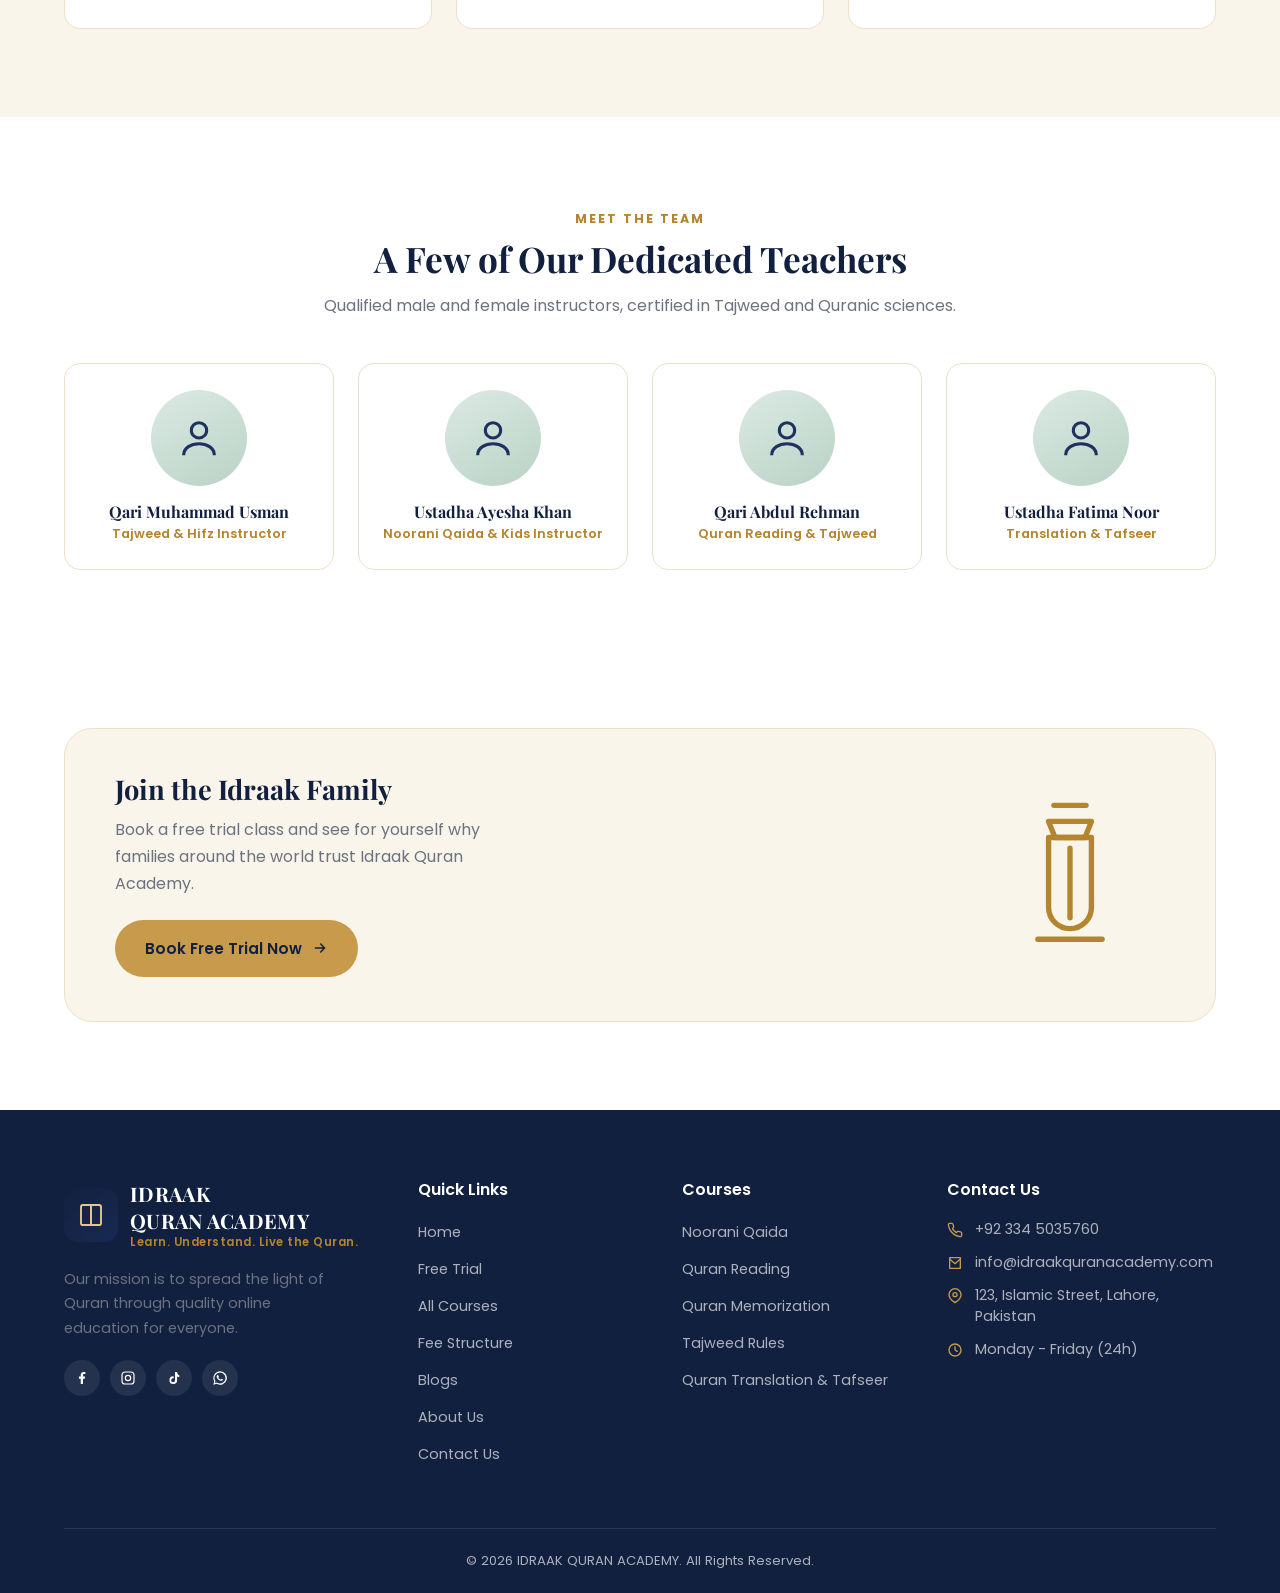
==== commit c3b0b81b: "Update contact info, branding, and content across the site - Add Country field to the free trial for" ====
--- a/about.html
+++ b/about.html
@@ -13,14 +13,14 @@
   <div class="container">
     <div class="topbar-left"><span>Learn Quran Online | Anytime, Anywhere</span></div>
     <div class="topbar-right">
-      <a class="topbar-phone" href="tel:+921234567890">
+      <a class="topbar-phone" href="tel:+923345035760">
         <svg viewBox="0 0 24 24" width="14" height="14" fill="none" stroke="currentColor" stroke-width="2" stroke-linecap="round" stroke-linejoin="round"><path d="M22 16.92v3a2 2 0 0 1-2.18 2 19.79 19.79 0 0 1-8.63-3.07 19.5 19.5 0 0 1-6-6 19.79 19.79 0 0 1-3.07-8.67A2 2 0 0 1 4.11 2h3a2 2 0 0 1 2 1.72c.13.96.36 1.9.7 2.81a2 2 0 0 1-.45 2.11L8.09 9.91a16 16 0 0 0 6 6l1.27-1.27a2 2 0 0 1 2.11-.45c.91.34 1.85.57 2.81.7A2 2 0 0 1 22 16.92z"/></svg>
-        +92 123 4567890
+        +92 334 5035760
       </a>
       <div class="topbar-social">
         <a href="#" aria-label="Facebook"><svg viewBox="0 0 24 24" fill="currentColor"><path d="M13.5 21v-8h2.7l.4-3.3h-3.1V7.6c0-.96.27-1.6 1.65-1.6H17V3.1C16.6 3.06 15.6 3 14.4 3c-2.5 0-4.3 1.5-4.3 4.4v2.3H7.4v3.3h2.7v8h3.4z"/></svg></a>
         <a href="#" aria-label="Instagram"><svg viewBox="0 0 24 24" fill="none" stroke="currentColor" stroke-width="1.8"><rect x="3" y="3" width="18" height="18" rx="5"/><circle cx="12" cy="12" r="4"/><circle cx="17.3" cy="6.7" r="0.6" fill="currentColor" stroke="none"/></svg></a>
-        <a href="#" aria-label="YouTube"><svg viewBox="0 0 24 24" fill="none" stroke="currentColor" stroke-width="1.6" stroke-linejoin="round"><path d="M22 8.6s-.2-1.5-.8-2.2c-.8-.8-1.7-.8-2.1-.9C16.4 5.3 12 5.3 12 5.3s-4.4 0-7.1.2c-.4 0-1.3.1-2.1.9-.6.7-.8 2.2-.8 2.2S1.8 10.4 1.8 12.1v1.7c0 1.7.2 3.5.2 3.5s.2 1.5.8 2.2c.8.8 1.9.8 2.4.9 1.7.2 7.3.2 7.3.2s4.4 0 7.1-.2c.4 0 1.3-.1 2.1-.9.6-.7.8-2.2.8-2.2s.2-1.7.2-3.5v-1.7c0-1.7-.2-3.5-.2-3.5z"/><path d="M9.9 15.3V9.4l5.3 3z" fill="currentColor" stroke="none"/></svg></a>
+        <a href="#" aria-label="TikTok"><svg viewBox="0 0 24 24" fill="currentColor"><path d="M16.6 3h-3.1v12.4a2.9 2.9 0 1 1-2.1-2.8v-3.1a5.7 5.7 0 1 0 5.2 5.7V9.6c1 .7 2.2 1.1 3.4 1.1V7.9c-1.9-.5-3.1-2-3.4-4.9z"/></svg></a>
       </div>
     </div>
   </div>
@@ -32,7 +32,7 @@
       <div class="brand-mark"><svg viewBox="0 0 24 24" fill="none" stroke="currentColor" stroke-width="1.5" stroke-linecap="round" stroke-linejoin="round"><path d="M4 5.5C4 4.7 4.7 4 5.5 4H12v16H5.5c-.8 0-1.5-.7-1.5-1.5v-13z"/><path d="M20 5.5c0-.8-.7-1.5-1.5-1.5H12v16h6.5c.8 0 1.5-.7 1.5-1.5v-13z"/></svg></div>
       <div class="brand-text">
         <div class="name">IDRAAK<br>QURAN ACADEMY</div>
-        <div class="tag">Learn Quran. Live Quran.</div>
+        <div class="tag">Learn. Understand. Live the Quran.</div>
       </div>
     </a>
     <nav class="main-nav">
@@ -202,14 +202,14 @@
           <div class="brand-mark"><svg viewBox="0 0 24 24" fill="none" stroke="currentColor" stroke-width="1.5" stroke-linecap="round" stroke-linejoin="round"><path d="M4 5.5C4 4.7 4.7 4 5.5 4H12v16H5.5c-.8 0-1.5-.7-1.5-1.5v-13z"/><path d="M20 5.5c0-.8-.7-1.5-1.5-1.5H12v16h6.5c.8 0 1.5-.7 1.5-1.5v-13z"/></svg></div>
           <div class="brand-text">
             <div class="name">IDRAAK<br>QURAN ACADEMY</div>
-            <div class="tag">Learn Quran. Live Quran.</div>
+            <div class="tag">Learn. Understand. Live the Quran.</div>
           </div>
         </a>
         <p>Our mission is to spread the light of Quran through quality online education for everyone.</p>
         <div class="footer-social">
           <a href="#" aria-label="Facebook"><svg viewBox="0 0 24 24" fill="currentColor"><path d="M13.5 21v-8h2.7l.4-3.3h-3.1V7.6c0-.96.27-1.6 1.65-1.6H17V3.1C16.6 3.06 15.6 3 14.4 3c-2.5 0-4.3 1.5-4.3 4.4v2.3H7.4v3.3h2.7v8h3.4z"/></svg></a>
           <a href="#" aria-label="Instagram"><svg viewBox="0 0 24 24" fill="none" stroke="currentColor" stroke-width="1.8"><rect x="3" y="3" width="18" height="18" rx="5"/><circle cx="12" cy="12" r="4"/><circle cx="17.3" cy="6.7" r="0.6" fill="currentColor" stroke="none"/></svg></a>
-          <a href="#" aria-label="YouTube"><svg viewBox="0 0 24 24" fill="none" stroke="currentColor" stroke-width="1.6" stroke-linejoin="round"><path d="M22 8.6s-.2-1.5-.8-2.2c-.8-.8-1.7-.8-2.1-.9C16.4 5.3 12 5.3 12 5.3s-4.4 0-7.1.2c-.4 0-1.3.1-2.1.9-.6.7-.8 2.2-.8 2.2S1.8 10.4 1.8 12.1v1.7c0 1.7.2 3.5.2 3.5s.2 1.5.8 2.2c.8.8 1.9.8 2.4.9 1.7.2 7.3.2 7.3.2s4.4 0 7.1-.2c.4 0 1.3-.1 2.1-.9.6-.7.8-2.2.8-2.2s.2-1.7.2-3.5v-1.7c0-1.7-.2-3.5-.2-3.5z"/><path d="M9.9 15.3V9.4l5.3 3z" fill="currentColor" stroke="none"/></svg></a>
+          <a href="#" aria-label="TikTok"><svg viewBox="0 0 24 24" fill="currentColor"><path d="M16.6 3h-3.1v12.4a2.9 2.9 0 1 1-2.1-2.8v-3.1a5.7 5.7 0 1 0 5.2 5.7V9.6c1 .7 2.2 1.1 3.4 1.1V7.9c-1.9-.5-3.1-2-3.4-4.9z"/></svg></a>
           <a href="#" aria-label="WhatsApp"><svg viewBox="0 0 24 24" fill="currentColor"><path d="M12 2a10 10 0 0 0-8.6 15L2 22l5.2-1.4A10 10 0 1 0 12 2zm0 18.2a8.2 8.2 0 0 1-4.2-1.2l-.3-.2-3.1.8.8-3-.2-.3A8.2 8.2 0 1 1 12 20.2zm4.5-6.1c-.2-.1-1.4-.7-1.7-.8-.2-.1-.4-.1-.6.1-.2.2-.6.8-.8 1-.1.2-.3.2-.5.1-.2-.1-1-.4-2-1.2-.7-.6-1.2-1.4-1.4-1.7-.1-.2 0-.4.1-.5.1-.1.2-.3.4-.4.1-.1.2-.2.2-.4.1-.1 0-.3 0-.4-.1-.1-.6-1.4-.8-1.9-.2-.5-.4-.4-.6-.4h-.5c-.2 0-.4.1-.6.3-.2.2-.8.8-.8 1.9s.8 2.2.9 2.4c.1.2 1.6 2.5 4 3.4.6.2 1 .4 1.3.5.6.2 1.1.2 1.5.1.5-.1 1.4-.6 1.6-1.1.2-.5.2-.9.1-1z"/></svg></a>
         </div>
       </div>
@@ -238,10 +238,10 @@
       <div class="footer-col">
         <h4>Contact Us</h4>
         <ul class="footer-contact">
-          <li><svg viewBox="0 0 24 24" fill="none" stroke="currentColor" stroke-width="2" stroke-linecap="round" stroke-linejoin="round"><path d="M22 16.92v3a2 2 0 0 1-2.18 2 19.79 19.79 0 0 1-8.63-3.07 19.5 19.5 0 0 1-6-6 19.79 19.79 0 0 1-3.07-8.67A2 2 0 0 1 4.11 2h3a2 2 0 0 1 2 1.72c.13.96.36 1.9.7 2.81a2 2 0 0 1-.45 2.11L8.09 9.91a16 16 0 0 0 6 6l1.27-1.27a2 2 0 0 1 2.11-.45c.91.34 1.85.57 2.81.7A2 2 0 0 1 22 16.92z"/></svg> +92 123 4567890</li>
+          <li><svg viewBox="0 0 24 24" fill="none" stroke="currentColor" stroke-width="2" stroke-linecap="round" stroke-linejoin="round"><path d="M22 16.92v3a2 2 0 0 1-2.18 2 19.79 19.79 0 0 1-8.63-3.07 19.5 19.5 0 0 1-6-6 19.79 19.79 0 0 1-3.07-8.67A2 2 0 0 1 4.11 2h3a2 2 0 0 1 2 1.72c.13.96.36 1.9.7 2.81a2 2 0 0 1-.45 2.11L8.09 9.91a16 16 0 0 0 6 6l1.27-1.27a2 2 0 0 1 2.11-.45c.91.34 1.85.57 2.81.7A2 2 0 0 1 22 16.92z"/></svg> +92 334 5035760</li>
           <li><svg viewBox="0 0 24 24" fill="none" stroke="currentColor" stroke-width="2" stroke-linecap="round" stroke-linejoin="round"><path d="M4 4h16v16H4z"/><path d="m4 6 8 7 8-7"/></svg> info@idraakquranacademy.com</li>
           <li><svg viewBox="0 0 24 24" fill="none" stroke="currentColor" stroke-width="2" stroke-linecap="round" stroke-linejoin="round"><path d="M21 10c0 6-9 12-9 12s-9-6-9-12a9 9 0 0 1 18 0z"/><circle cx="12" cy="10" r="3"/></svg> 123, Islamic Street, Lahore, Pakistan</li>
-          <li><svg viewBox="0 0 24 24" fill="none" stroke="currentColor" stroke-width="2" stroke-linecap="round" stroke-linejoin="round"><circle cx="12" cy="12" r="9"/><path d="M12 7v5l3.5 2"/></svg> Monday - Sunday (9AM - 9PM)</li>
+          <li><svg viewBox="0 0 24 24" fill="none" stroke="currentColor" stroke-width="2" stroke-linecap="round" stroke-linejoin="round"><circle cx="12" cy="12" r="9"/><path d="M12 7v5l3.5 2"/></svg> Monday - Friday (24h)</li>
         </ul>
       </div>
     </div>
@@ -250,8 +250,8 @@
 </footer>
 
 <div class="mobile-actionbar">
-  <a href="tel:+921234567890"><svg viewBox="0 0 24 24" fill="none" stroke="currentColor" stroke-width="2" stroke-linecap="round" stroke-linejoin="round"><path d="M22 16.92v3a2 2 0 0 1-2.18 2 19.79 19.79 0 0 1-8.63-3.07 19.5 19.5 0 0 1-6-6 19.79 19.79 0 0 1-3.07-8.67A2 2 0 0 1 4.11 2h3a2 2 0 0 1 2 1.72c.13.96.36 1.9.7 2.81a2 2 0 0 1-.45 2.11L8.09 9.91a16 16 0 0 0 6 6l1.27-1.27a2 2 0 0 1 2.11-.45c.91.34 1.85.57 2.81.7A2 2 0 0 1 22 16.92z"/></svg>Call Us</a>
-  <a href="https://wa.me/921234567890" target="_blank" rel="noopener"><svg viewBox="0 0 24 24" fill="currentColor"><path d="M12 2a10 10 0 0 0-8.6 15L2 22l5.2-1.4A10 10 0 1 0 12 2zm0 18.2a8.2 8.2 0 0 1-4.2-1.2l-.3-.2-3.1.8.8-3-.2-.3A8.2 8.2 0 1 1 12 20.2z"/></svg>WhatsApp</a>
+  <a href="tel:+923345035760"><svg viewBox="0 0 24 24" fill="none" stroke="currentColor" stroke-width="2" stroke-linecap="round" stroke-linejoin="round"><path d="M22 16.92v3a2 2 0 0 1-2.18 2 19.79 19.79 0 0 1-8.63-3.07 19.5 19.5 0 0 1-6-6 19.79 19.79 0 0 1-3.07-8.67A2 2 0 0 1 4.11 2h3a2 2 0 0 1 2 1.72c.13.96.36 1.9.7 2.81a2 2 0 0 1-.45 2.11L8.09 9.91a16 16 0 0 0 6 6l1.27-1.27a2 2 0 0 1 2.11-.45c.91.34 1.85.57 2.81.7A2 2 0 0 1 22 16.92z"/></svg>Call Us</a>
+  <a href="https://wa.me/923345035760" target="_blank" rel="noopener"><svg viewBox="0 0 24 24" fill="currentColor"><path d="M12 2a10 10 0 0 0-8.6 15L2 22l5.2-1.4A10 10 0 1 0 12 2zm0 18.2a8.2 8.2 0 0 1-4.2-1.2l-.3-.2-3.1.8.8-3-.2-.3A8.2 8.2 0 1 1 12 20.2z"/></svg>WhatsApp</a>
   <a href="mailto:info@idraakquranacademy.com"><svg viewBox="0 0 24 24" fill="none" stroke="currentColor" stroke-width="2" stroke-linecap="round" stroke-linejoin="round"><path d="M4 4h16v16H4z"/><path d="m4 6 8 7 8-7"/></svg>Email</a>
 </div>
 
--- a/assets/css/style.css
+++ b/assets/css/style.css
@@ -411,6 +411,7 @@
   padding: 34px 30px; margin-top: 60px;
   display:grid; grid-template-columns: repeat(4,1fr);
 }
+.feature-strip.cols-5{ grid-template-columns: repeat(5,1fr); }
 .feature-strip .f-item{
   display:flex; align-items:center; gap:14px; padding: 0 20px;
   border-right: 1px solid rgba(255,255,255,0.12);
@@ -425,10 +426,10 @@
 .feature-strip p{ color: rgba(255,255,255,0.6); font-size:0.78rem; }
 
 @media (max-width: 900px){
-  .feature-strip{ grid-template-columns: 1fr 1fr; gap: 22px 0; }
+  .feature-strip, .feature-strip.cols-5{ grid-template-columns: 1fr 1fr; gap: 22px 0; }
   .feature-strip .f-item{ border-right:none; padding:0 10px; }
 }
-@media (max-width: 560px){ .feature-strip{ grid-template-columns: 1fr; } }
+@media (max-width: 560px){ .feature-strip, .feature-strip.cols-5{ grid-template-columns: 1fr; } }
 
 /* ==========================================================================
    CTA banner
@@ -484,6 +485,30 @@
 .section-head-row{ display:flex; align-items:flex-end; justify-content:space-between; gap: 20px; }
 .section-head-row .section-head{ margin:0; text-align:left; max-width:none; }
 .view-all{ color: var(--gold-dark); font-weight:600; font-size:0.9rem; display:inline-flex; align-items:center; gap:6px; white-space:nowrap; }
+
+/* ==========================================================================
+   Testimonials
+   ========================================================================== */
+.testimonial-grid{ display:grid; grid-template-columns: repeat(3,1fr); gap: 26px; margin-top: 44px; }
+.testimonial-card{
+  background: var(--white); border:1px solid var(--cream-line); border-radius: var(--radius-md);
+  padding: 28px 26px;
+}
+.testimonial-stars{ display:flex; gap:3px; color: var(--gold); margin-bottom:16px; }
+.testimonial-stars svg{ width:16px; height:16px; }
+.testimonial-card p{ font-size:0.92rem; color: var(--ink); line-height:1.7; margin-bottom:20px; }
+.testimonial-person{ display:flex; align-items:center; gap:12px; }
+.testimonial-avatar{
+  width:44px; height:44px; border-radius:50%; flex-shrink:0;
+  background: linear-gradient(150deg,#DCEAE3,#B9D2C6);
+  display:flex; align-items:center; justify-content:center; color: var(--navy-soft);
+}
+.testimonial-avatar svg{ width:22px; height:22px; }
+.testimonial-person .name{ font-weight:600; font-size:0.9rem; color: var(--navy); }
+.testimonial-person .role{ font-size:0.78rem; color: var(--gray-light); }
+
+@media (max-width: 900px){ .testimonial-grid{ grid-template-columns: 1fr 1fr; } }
+@media (max-width: 620px){ .testimonial-grid{ grid-template-columns: 1fr; } }
 
 /* ==========================================================================
    Footer
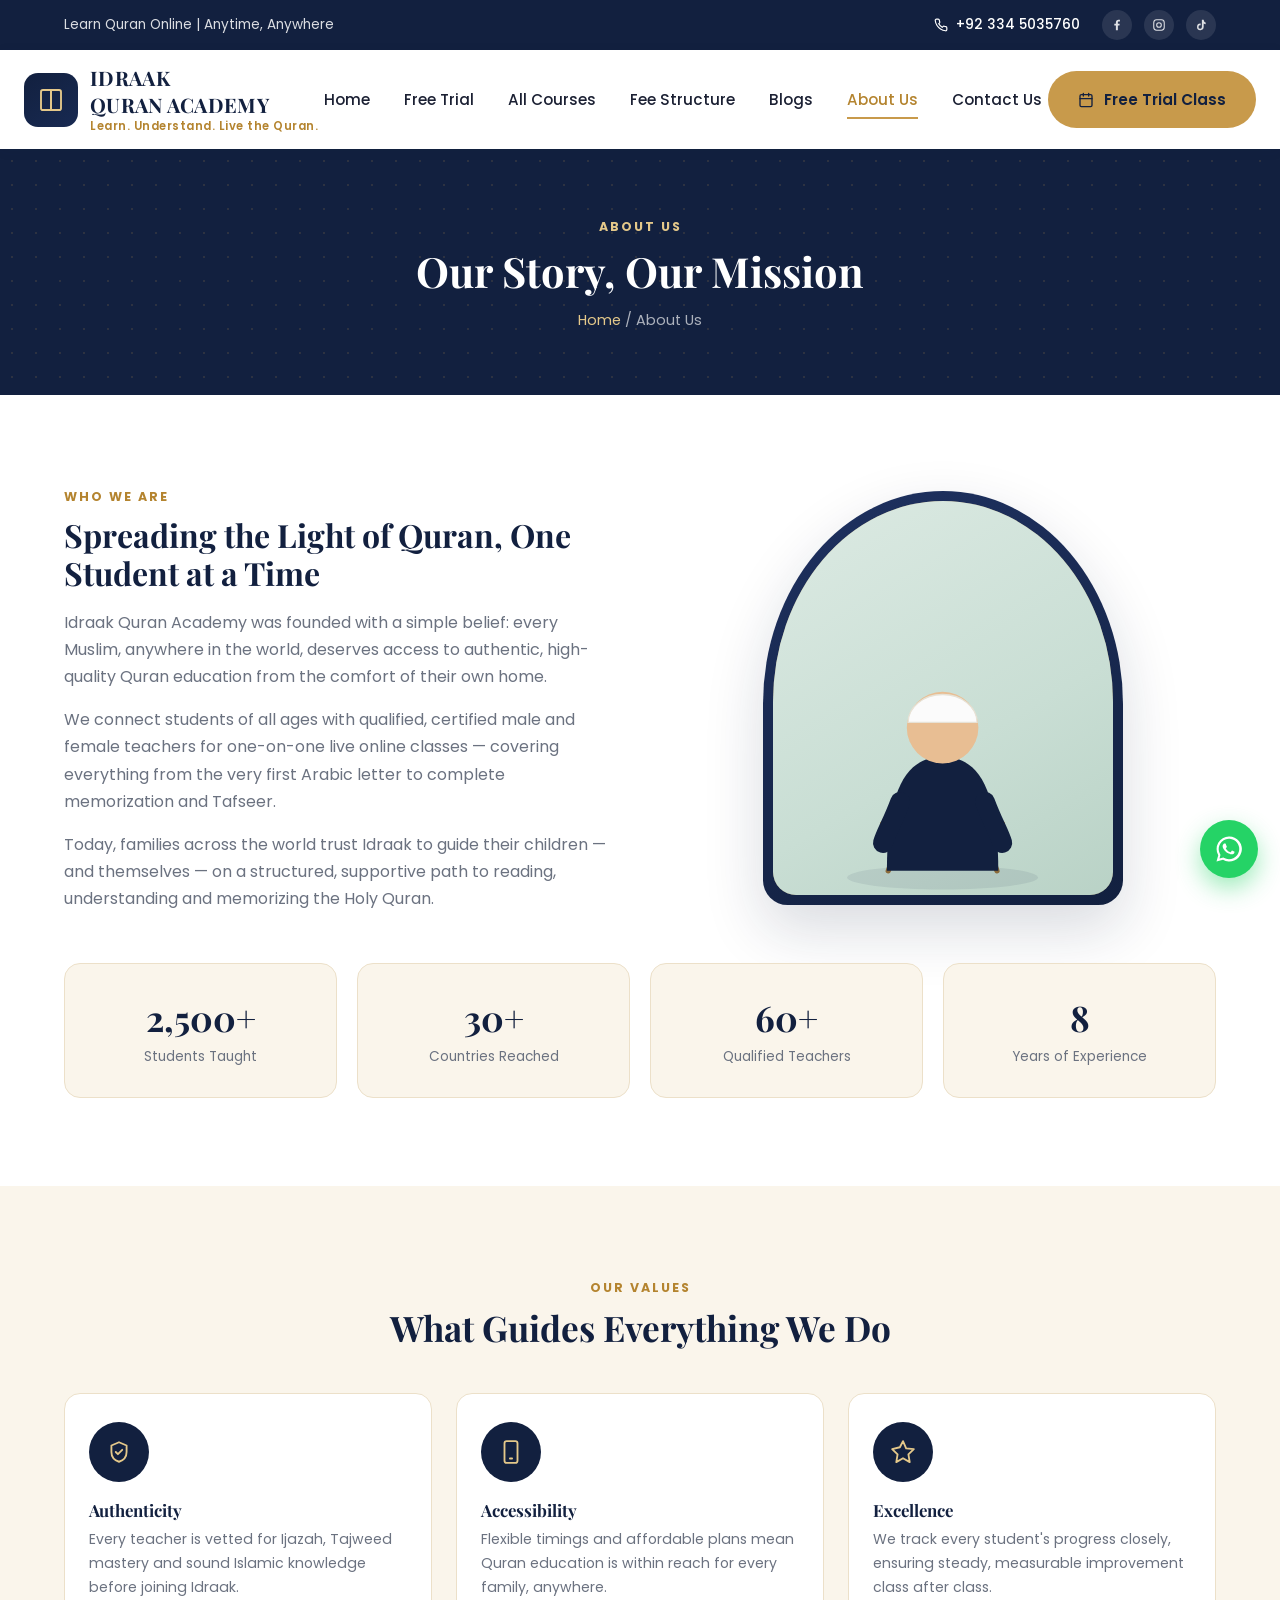
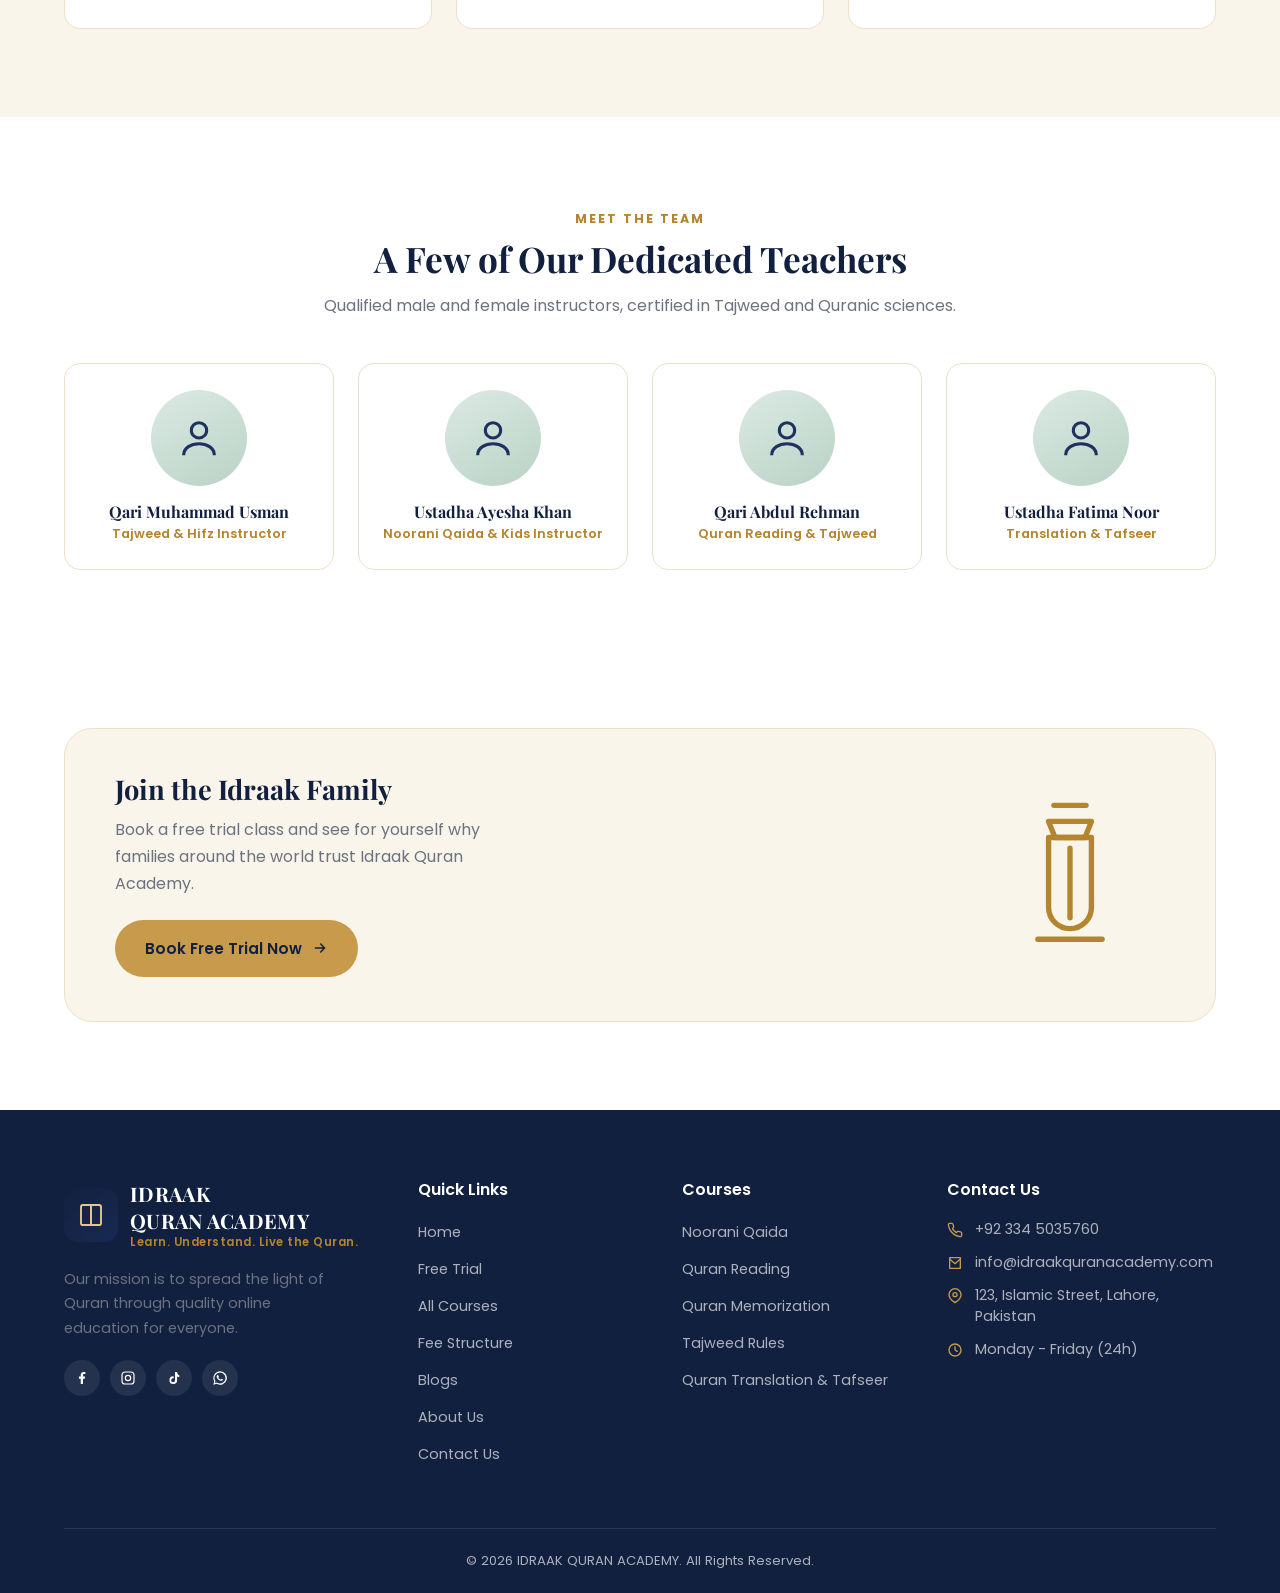
==== commit 86ed128f: "Replace mobile Call/WhatsApp/Email bar with a floating WhatsApp button Adds a single floating WhatsA" ====
--- a/about.html
+++ b/about.html
@@ -45,9 +45,9 @@
       <a href="contact.html">Contact Us</a>
     </nav>
     <div class="nav-cta">
-      <a href="free-trial.html" class="btn btn-gold desktop-only">
+      <a href="free-trial.html" class="btn btn-gold nav-trial-btn">
         <svg viewBox="0 0 24 24" fill="none" stroke="currentColor" stroke-width="2" stroke-linecap="round" stroke-linejoin="round"><rect x="3" y="4" width="18" height="18" rx="2"/><path d="M16 2v4M8 2v4M3 10h18"/></svg>
-        Free Trial Class
+        <span class="btn-label-full">Free Trial Class</span><span class="btn-label-short">Free Trial</span>
       </a>
       <button class="hamburger" aria-label="Open Menu"><span></span><span></span><span></span></button>
     </div>
@@ -249,11 +249,9 @@
   </div>
 </footer>
 
-<div class="mobile-actionbar">
-  <a href="tel:+923345035760"><svg viewBox="0 0 24 24" fill="none" stroke="currentColor" stroke-width="2" stroke-linecap="round" stroke-linejoin="round"><path d="M22 16.92v3a2 2 0 0 1-2.18 2 19.79 19.79 0 0 1-8.63-3.07 19.5 19.5 0 0 1-6-6 19.79 19.79 0 0 1-3.07-8.67A2 2 0 0 1 4.11 2h3a2 2 0 0 1 2 1.72c.13.96.36 1.9.7 2.81a2 2 0 0 1-.45 2.11L8.09 9.91a16 16 0 0 0 6 6l1.27-1.27a2 2 0 0 1 2.11-.45c.91.34 1.85.57 2.81.7A2 2 0 0 1 22 16.92z"/></svg>Call Us</a>
-  <a href="https://wa.me/923345035760" target="_blank" rel="noopener"><svg viewBox="0 0 24 24" fill="currentColor"><path d="M12 2a10 10 0 0 0-8.6 15L2 22l5.2-1.4A10 10 0 1 0 12 2zm0 18.2a8.2 8.2 0 0 1-4.2-1.2l-.3-.2-3.1.8.8-3-.2-.3A8.2 8.2 0 1 1 12 20.2z"/></svg>WhatsApp</a>
-  <a href="mailto:info@idraakquranacademy.com"><svg viewBox="0 0 24 24" fill="none" stroke="currentColor" stroke-width="2" stroke-linecap="round" stroke-linejoin="round"><path d="M4 4h16v16H4z"/><path d="m4 6 8 7 8-7"/></svg>Email</a>
-</div>
+<a class="whatsapp-float" href="https://wa.me/923345035760" target="_blank" rel="noopener" aria-label="Chat on WhatsApp">
+  <svg viewBox="0 0 24 24" fill="currentColor"><path d="M12 2a10 10 0 0 0-8.6 15L2 22l5.2-1.4A10 10 0 1 0 12 2zm0 18.2a8.2 8.2 0 0 1-4.2-1.2l-.3-.2-3.1.8.8-3-.2-.3A8.2 8.2 0 1 1 12 20.2zm4.5-6.1c-.2-.1-1.4-.7-1.7-.8-.2-.1-.4-.1-.6.1-.2.2-.6.8-.8 1-.1.2-.3.2-.5.1-.2-.1-1-.4-2-1.2-.7-.6-1.2-1.4-1.4-1.7-.1-.2 0-.4.1-.5.1-.1.2-.3.4-.4.1-.1.2-.2.2-.4.1-.1 0-.3 0-.4-.1-.1-.6-1.4-.8-1.9-.2-.5-.4-.4-.6-.4h-.5c-.2 0-.4.1-.6.3-.2.2-.8.8-.8 1.9s.8 2.2.9 2.4c.1.2 1.6 2.5 4 3.4.6.2 1 .4 1.3.5.6.2 1.1.2 1.5.1.5-.1 1.4-.6 1.6-1.1.2-.5.2-.9.1-1z"/></svg>
+</a>
 
 <div class="mobile-bottomnav">
   <a href="index.html"><svg viewBox="0 0 24 24" fill="none" stroke="currentColor" stroke-width="2" stroke-linecap="round" stroke-linejoin="round"><path d="M3 10.5 12 3l9 7.5"/><path d="M5 9.5V21h14V9.5"/></svg>Home</a>
--- a/assets/css/style.css
+++ b/assets/css/style.css
@@ -201,11 +201,22 @@
   display:none; flex-direction:column; gap:5px; background:none; border:none; padding:6px;
 }
 .hamburger span{ width:24px; height:2px; background: var(--navy); border-radius:2px; }
+.btn-label-short{ display:none; }
 
 @media (max-width: 1080px){
   .main-nav{ display:none; }
-  .nav-cta .btn-gold.desktop-only{ display:none; }
   .hamburger{ display:flex; }
+}
+
+/* Below 900px the bottom nav's "Menu" button is the single menu trigger,
+   so hide the header hamburger to avoid two menu controls on screen. */
+@media (max-width: 900px){
+  .hamburger{ display:none; }
+  .nav-trial-btn{ padding: 10px 16px; font-size:0.82rem; gap:0; }
+  .nav-trial-btn svg{ display:none; }
+  .btn-label-full{ display:none; }
+  .btn-label-short{ display:inline; }
+  .brand-text .name{ font-size:0.8rem; }
 }
 
 /* Mobile drawer */
@@ -326,8 +337,8 @@
 }
 @media (max-width: 560px){
   .hero-copy h1{ font-size: 2.1rem; }
-  .hero-feature{ max-width: 100px; }
-  .hero-verse{ bottom: 0; }
+
+  .hero-verse{ bottom: -50px; }
 }
 
 /* ==========================================================================
@@ -548,25 +559,12 @@
 }
 
 /* ==========================================================================
-   Mobile bottom nav + floating actions (mobile only)
-   ========================================================================== */
-.mobile-actionbar, .mobile-bottomnav{ display:none; }
+   Mobile bottom nav
+   ========================================================================== */
+.mobile-bottomnav{ display:none; }
 
 @media (max-width: 900px){
-  body{ padding-bottom: 118px; }
-  .mobile-actionbar{
-    display:grid; grid-template-columns: repeat(3,1fr);
-    position: fixed; left:0; right:0; bottom:64px; z-index:190;
-    background: var(--gold); box-shadow: 0 -2px 10px rgba(18,32,63,0.15);
-  }
-  .mobile-actionbar a{
-    display:flex; flex-direction:column; align-items:center; gap:4px;
-    padding: 10px 0; color: var(--navy); font-size:0.72rem; font-weight:600;
-    border-right: 1px solid rgba(18,32,63,0.12);
-  }
-  .mobile-actionbar a:last-child{ border-right:none; }
-  .mobile-actionbar svg{ width:18px; height:18px; }
-
+  body{ padding-bottom: 64px; }
   .mobile-bottomnav{
     display:grid; grid-template-columns: repeat(5,1fr);
     position: fixed; left:0; right:0; bottom:0; z-index:190;
@@ -581,6 +579,29 @@
 }
 
 /* ==========================================================================
+   Floating WhatsApp button
+   ========================================================================== */
+.whatsapp-float{
+  position: fixed;
+  right: 22px; bottom: 22px;
+  width: 58px; height: 58px;
+  border-radius: 50%;
+  background: #25D366;
+  color: #fff;
+  display:flex; align-items:center; justify-content:center;
+  box-shadow: 0 10px 24px rgba(37,211,102,0.45);
+  z-index: 195;
+  transition: transform .2s ease;
+}
+.whatsapp-float:hover{ transform: scale(1.08); }
+.whatsapp-float svg{ width:30px; height:30px; }
+
+@media (max-width: 900px){
+  .whatsapp-float{ right:16px; bottom:80px; width:52px; height:52px; }
+  .whatsapp-float svg{ width:26px; height:26px; }
+}
+
+/* ==========================================================================
    Forms
    ========================================================================== */
 .form-card{
@@ -673,12 +694,18 @@
 .price-list svg{ width:16px; height:16px; color: var(--gold-dark); flex-shrink:0; margin-top:3px; }
 
 /* Fee table */
-.fee-table{ width:100%; border-collapse: collapse; margin-top:44px; background: var(--white); border-radius: var(--radius-md); overflow:hidden; box-shadow: var(--shadow-sm); }
-.fee-table th, .fee-table td{ padding: 16px 20px; text-align:left; font-size:0.92rem; }
+.fee-table{ width:100%; min-width:460px; border-collapse: collapse; margin-top:44px; background: var(--white); border-radius: var(--radius-md); overflow:hidden; box-shadow: var(--shadow-sm); }
+.fee-table th, .fee-table td{ padding: 16px 20px; text-align:left; font-size:0.92rem; white-space:nowrap; }
 .fee-table thead th{ background: var(--navy); color: var(--white); font-weight:600; }
 .fee-table tbody tr:nth-child(even){ background: var(--cream-2); }
-.fee-table tbody td:first-child{ font-weight:600; color: var(--navy); }
-.fee-table-wrap{ overflow-x:auto; }
+.fee-table tbody td:first-child{ font-weight:600; color: var(--navy); white-space:normal; }
+.fee-table-wrap{ overflow-x:auto; -webkit-overflow-scrolling:touch; }
+
+@media (max-width: 560px){
+  .fee-table{ min-width:0; width:100%; table-layout:fixed; }
+  .fee-table th, .fee-table td{ padding: 10px 8px; font-size:0.76rem; white-space:normal; word-break:break-word; }
+  .fee-table th:first-child, .fee-table td:first-child{ width:38%; }
+}
 
 /* FAQ accordion */
 .faq-list{ max-width: 760px; margin: 44px auto 0; }
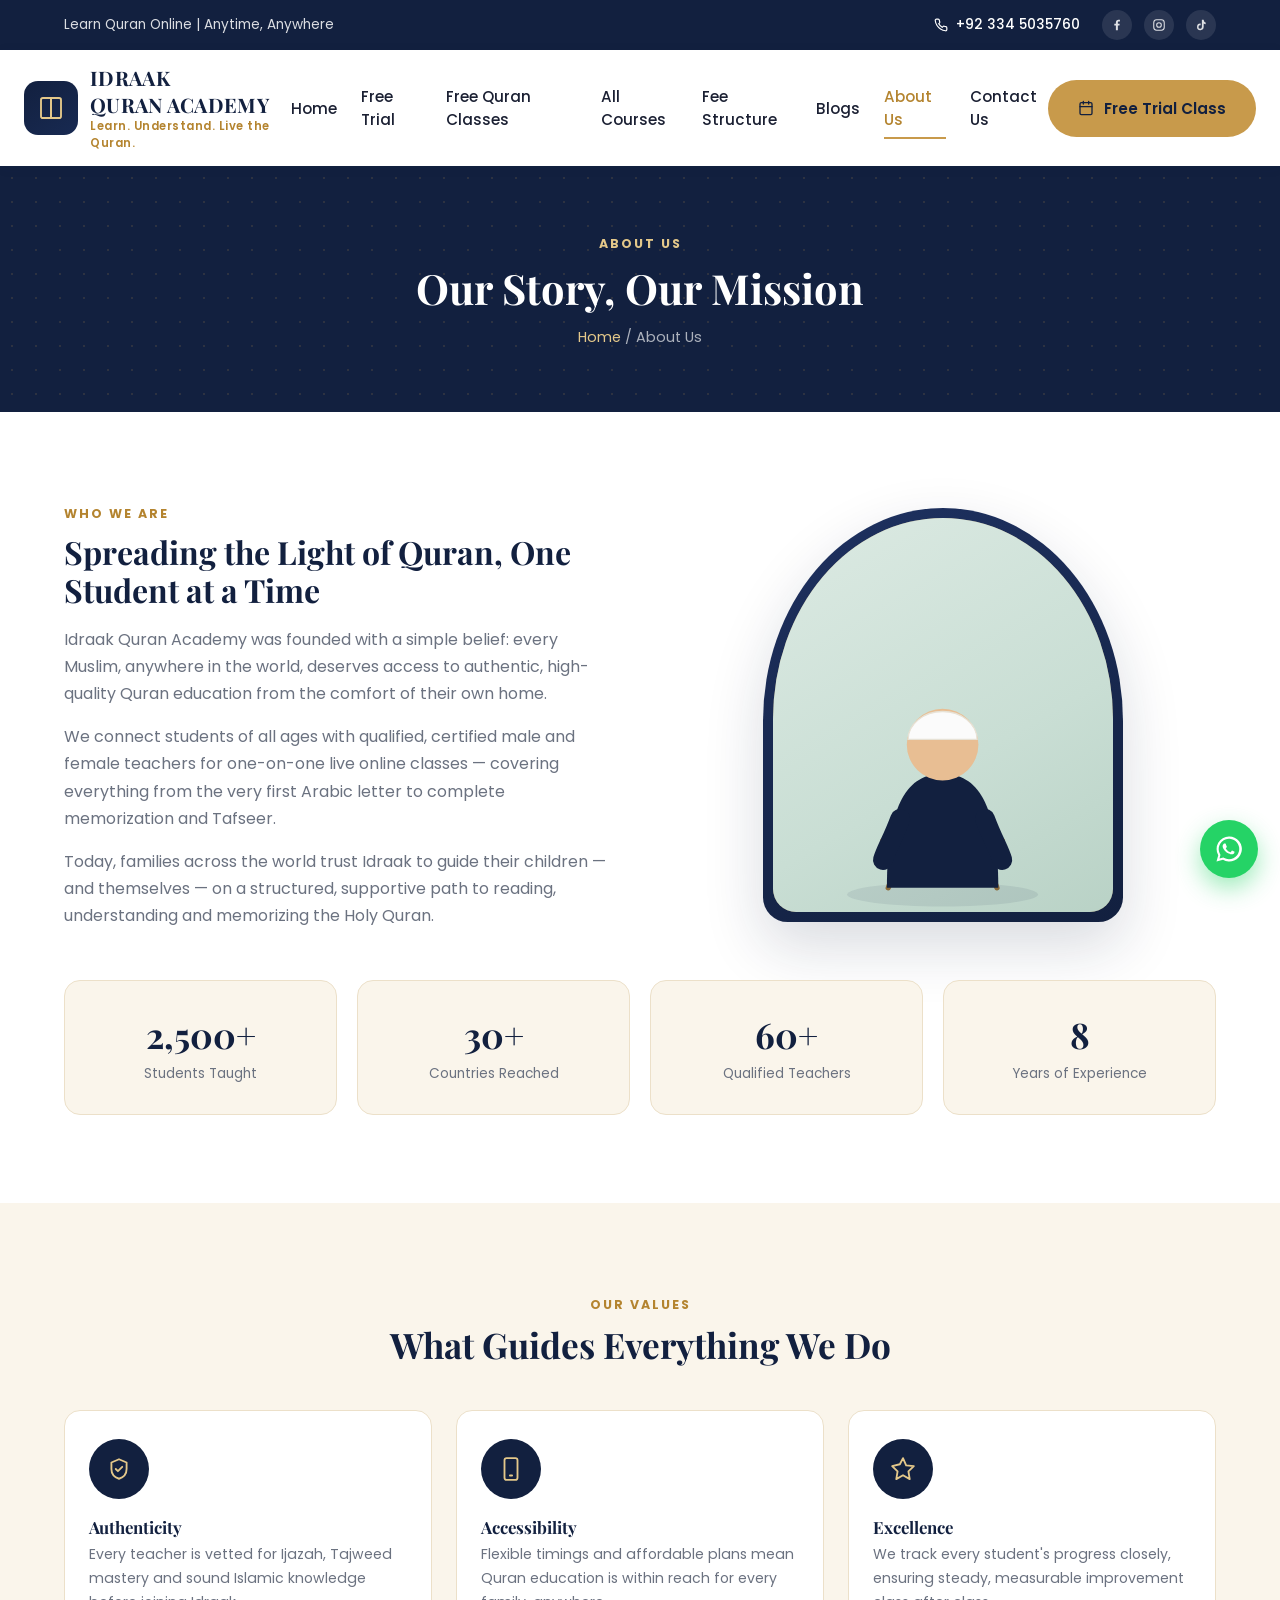
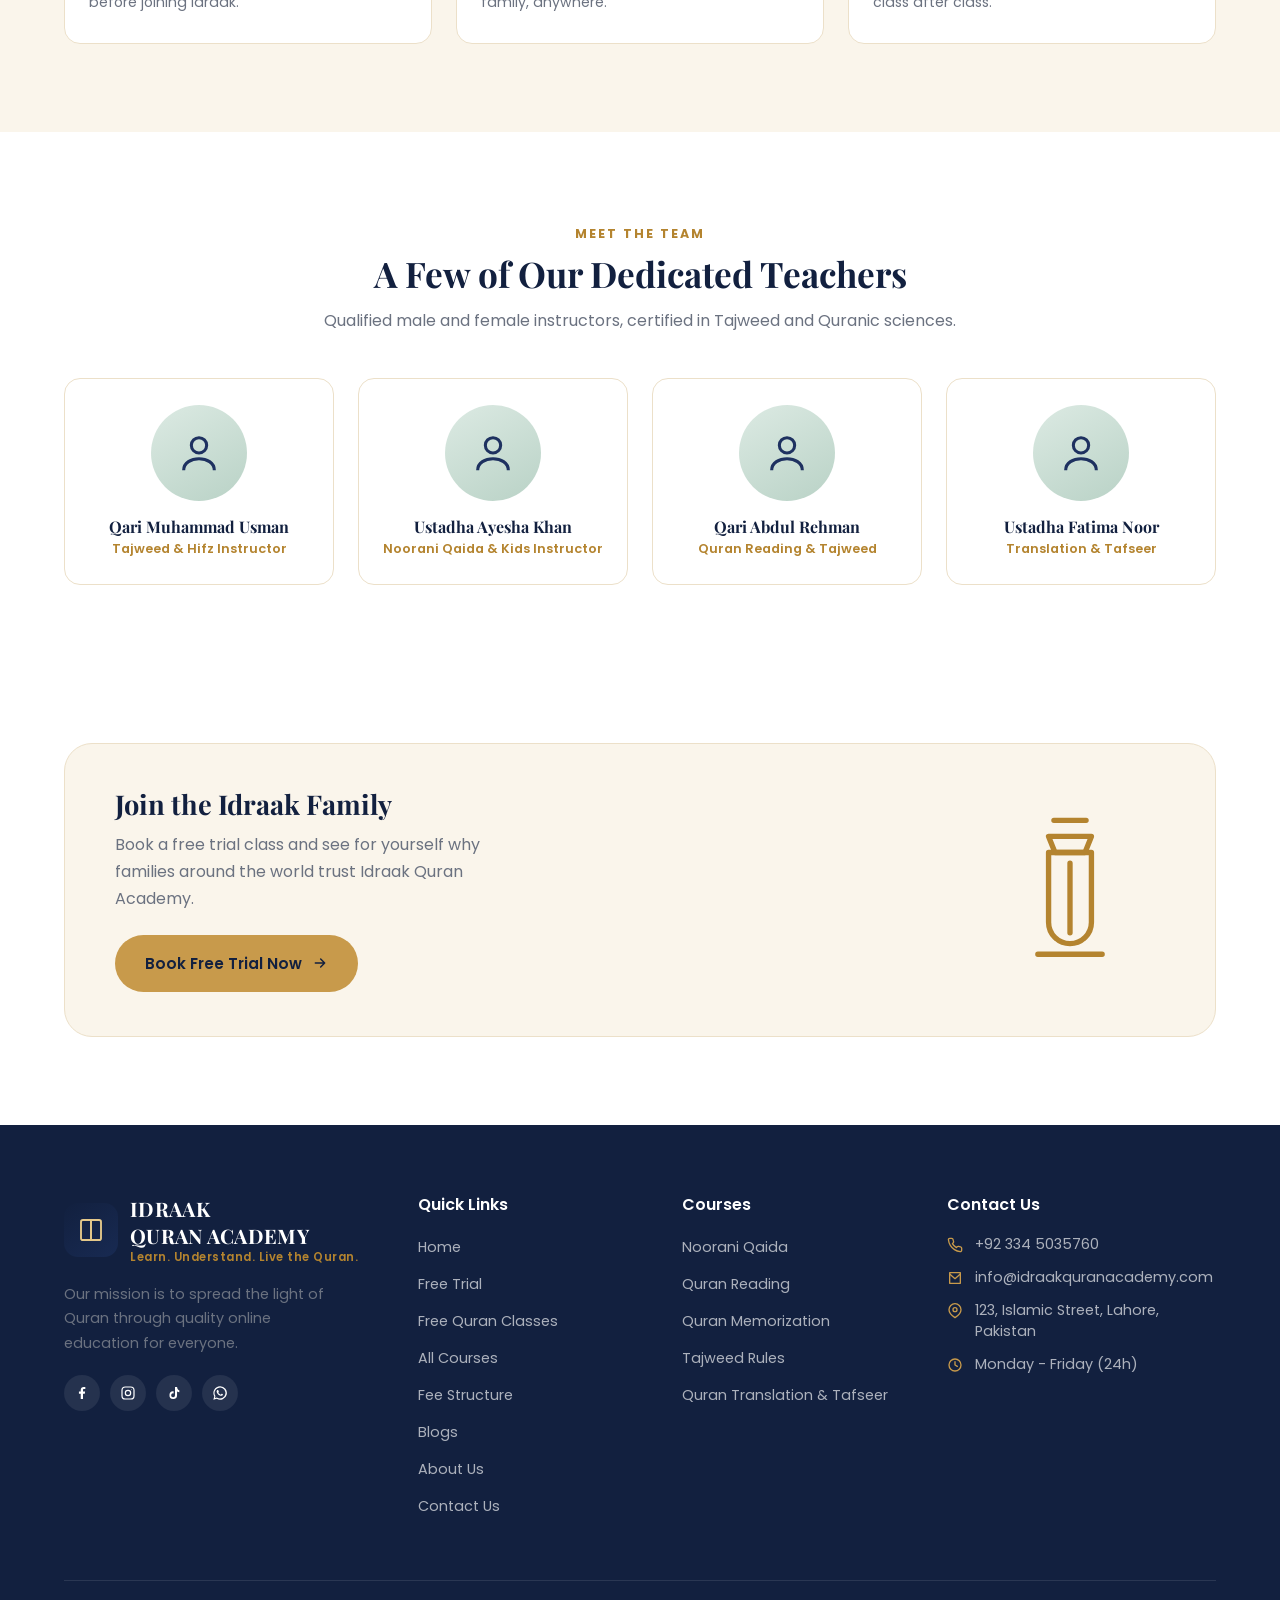
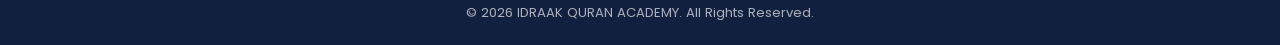
==== commit 3c09e556: "Revamp courses and fee pages, add Free Quran Classes program - Enrich course cards on courses.html w" ====
--- a/about.html
+++ b/about.html
@@ -38,6 +38,7 @@
     <nav class="main-nav">
       <a href="index.html">Home</a>
       <a href="free-trial.html">Free Trial</a>
+      <a href="free-quran-classes.html">Free Quran Classes</a>
       <a href="courses.html">All Courses</a>
       <a href="fee-structure.html">Fee Structure</a>
       <a href="blogs.html">Blogs</a>
@@ -60,6 +61,7 @@
     <button class="drawer-close" aria-label="Close Menu">&times;</button>
     <a href="index.html">Home</a>
     <a href="free-trial.html">Free Trial</a>
+    <a href="free-quran-classes.html">Free Quran Classes</a>
     <a href="courses.html">All Courses</a>
     <a href="fee-structure.html">Fee Structure</a>
     <a href="blogs.html">Blogs</a>
@@ -218,6 +220,7 @@
         <ul>
           <li><a href="index.html">Home</a></li>
           <li><a href="free-trial.html">Free Trial</a></li>
+          <li><a href="free-quran-classes.html">Free Quran Classes</a></li>
           <li><a href="courses.html">All Courses</a></li>
           <li><a href="fee-structure.html">Fee Structure</a></li>
           <li><a href="blogs.html">Blogs</a></li>
--- a/assets/css/style.css
+++ b/assets/css/style.css
@@ -180,7 +180,7 @@
   font-size:0.72rem; color: var(--gold-dark); font-weight:600; letter-spacing:0.5px;
 }
 
-.main-nav{ display:flex; align-items:center; gap:34px; }
+.main-nav{ display:flex; align-items:center; gap:24px; }
 .main-nav a{
   font-weight:500; font-size:0.95rem; color: var(--ink);
   position:relative; padding: 6px 0;
@@ -203,7 +203,7 @@
 .hamburger span{ width:24px; height:2px; background: var(--navy); border-radius:2px; }
 .btn-label-short{ display:none; }
 
-@media (max-width: 1080px){
+@media (max-width: 1220px){
   .main-nav{ display:none; }
   .hamburger{ display:flex; }
 }
@@ -370,11 +370,25 @@
   display:grid; grid-template-columns: repeat(5, 1fr); gap: 22px; margin-top: 44px;
 }
 .course-card{
+  position:relative;
   background: var(--white); border: 1px solid var(--cream-line);
   border-radius: var(--radius-md); padding: 30px 24px; text-align:center;
   transition: transform .25s ease, box-shadow .25s ease;
 }
 .course-card:hover{ transform: translateY(-6px); box-shadow: var(--shadow-md); border-color: transparent; }
+.course-card.featured{ border-color: var(--gold); box-shadow: var(--shadow-md); }
+
+.course-badge{
+  position:absolute; top:-13px; left:50%; transform:translateX(-50%);
+  background: var(--gold); color: var(--navy); font-size:0.68rem; font-weight:700;
+  padding: 5px 16px; border-radius:50px; letter-spacing:0.4px; white-space:nowrap;
+  box-shadow: var(--shadow-sm);
+}
+.row-badge{
+  background: var(--gold); color: var(--navy); font-size:0.62rem; font-weight:700;
+  padding: 2px 9px; border-radius:50px; margin-left:7px; vertical-align:middle; white-space:nowrap;
+}
+.course-row.featured{ background: linear-gradient(90deg, rgba(200,154,75,0.08), transparent); }
 .course-ic{
   width:74px; height:74px; border-radius:50%; margin: 0 auto 20px;
   background: var(--navy); color: var(--gold-light);
@@ -649,14 +663,27 @@
 .stat-card .lbl{ font-size:0.85rem; color: var(--gray); margin-top:6px; }
 @media (max-width: 700px){ .stat-row{ grid-template-columns: 1fr 1fr; } }
 
-.value-grid{ display:grid; grid-template-columns: repeat(3,1fr); gap: 24px; margin-top: 44px; }
+.value-grid{ display:grid; grid-template-columns: repeat(3,1fr); gap: 28px 24px; margin-top: 44px; align-items:stretch; }
 @media (max-width: 900px){ .value-grid{ grid-template-columns: 1fr 1fr; } }
 @media (max-width: 620px){ .value-grid{ grid-template-columns: 1fr; } }
-.value-card{ background: var(--white); border:1px solid var(--cream-line); border-radius: var(--radius-md); padding: 28px 24px; }
+.value-card{ position:relative; display:flex; flex-direction:column; background: var(--white); border:1px solid var(--cream-line); border-radius: var(--radius-md); padding: 28px 24px; }
 .value-card .course-ic{ margin: 0 0 18px; width:60px; height:60px; }
 .value-card .course-ic svg{ width:26px; height:26px; }
-.value-card h3{ font-size:1.05rem; margin-bottom:8px; }
+.value-card h3{ font-size:1.05rem; margin-bottom:6px; }
 .value-card p{ font-size:0.88rem; }
+.value-card.featured{ border-color: var(--gold); box-shadow: var(--shadow-md); background: linear-gradient(180deg, #FFFCF5, var(--white)); }
+
+.course-tagline{ font-size:0.78rem; font-weight:600; color: var(--gold-dark); text-transform:uppercase; letter-spacing:0.4px; margin-bottom:12px; }
+.course-desc{ color: var(--gray); margin-bottom:16px; }
+.course-checklist{ list-style:none; margin:0 0 16px; padding:0; }
+.course-checklist li{ display:flex; gap:8px; align-items:flex-start; font-size:0.85rem; color: var(--ink); margin-bottom:9px; }
+.course-checklist li:last-child{ margin-bottom:0; }
+.course-checklist svg{ width:15px; height:15px; color: var(--gold-dark); flex-shrink:0; margin-top:2px; }
+.course-ideal{ font-size:0.85rem; color: var(--gray); margin-bottom:16px; }
+.course-ideal strong{ color: var(--navy); }
+.course-features{ display:flex; flex-wrap:wrap; gap:8px; margin-bottom:20px; }
+.course-features span{ background: var(--cream-2); color: var(--gold-dark); font-size:0.72rem; font-weight:600; padding:5px 12px; border-radius:50px; }
+.value-card .course-link{ margin-top:auto; padding-top:2px; }
 
 /* Team */
 .team-grid{ display:grid; grid-template-columns: repeat(4,1fr); gap: 24px; margin-top: 44px; }
@@ -673,13 +700,14 @@
 .team-card .role{ font-size:0.8rem; color: var(--gold-dark); font-weight:600; }
 
 /* Pricing */
-.pricing-grid{ display:grid; grid-template-columns: repeat(3,1fr); gap: 26px; margin-top: 44px; }
-@media (max-width: 900px){ .pricing-grid{ grid-template-columns: 1fr; max-width:440px; margin-left:auto; margin-right:auto; } }
+.pricing-grid{ display:grid; grid-template-columns: repeat(4,1fr); gap: 26px; margin-top: 44px; }
+@media (max-width: 1100px){ .pricing-grid{ grid-template-columns: 1fr 1fr; } }
+@media (max-width: 620px){ .pricing-grid{ grid-template-columns: 1fr; max-width:440px; margin-left:auto; margin-right:auto; } }
 .price-card{
   background: var(--white); border:1px solid var(--cream-line); border-radius: var(--radius-lg);
   padding: 36px 30px; text-align:center; position:relative;
 }
-.price-card.featured{ border-color: var(--gold); box-shadow: var(--shadow-md); transform: scale(1.03); }
+.price-card.featured{ border-color: var(--gold); box-shadow: var(--shadow-md); }
 .price-badge{
   position:absolute; top:-14px; left:50%; transform:translateX(-50%);
   background: var(--gold); color: var(--navy); font-size:0.72rem; font-weight:700;
